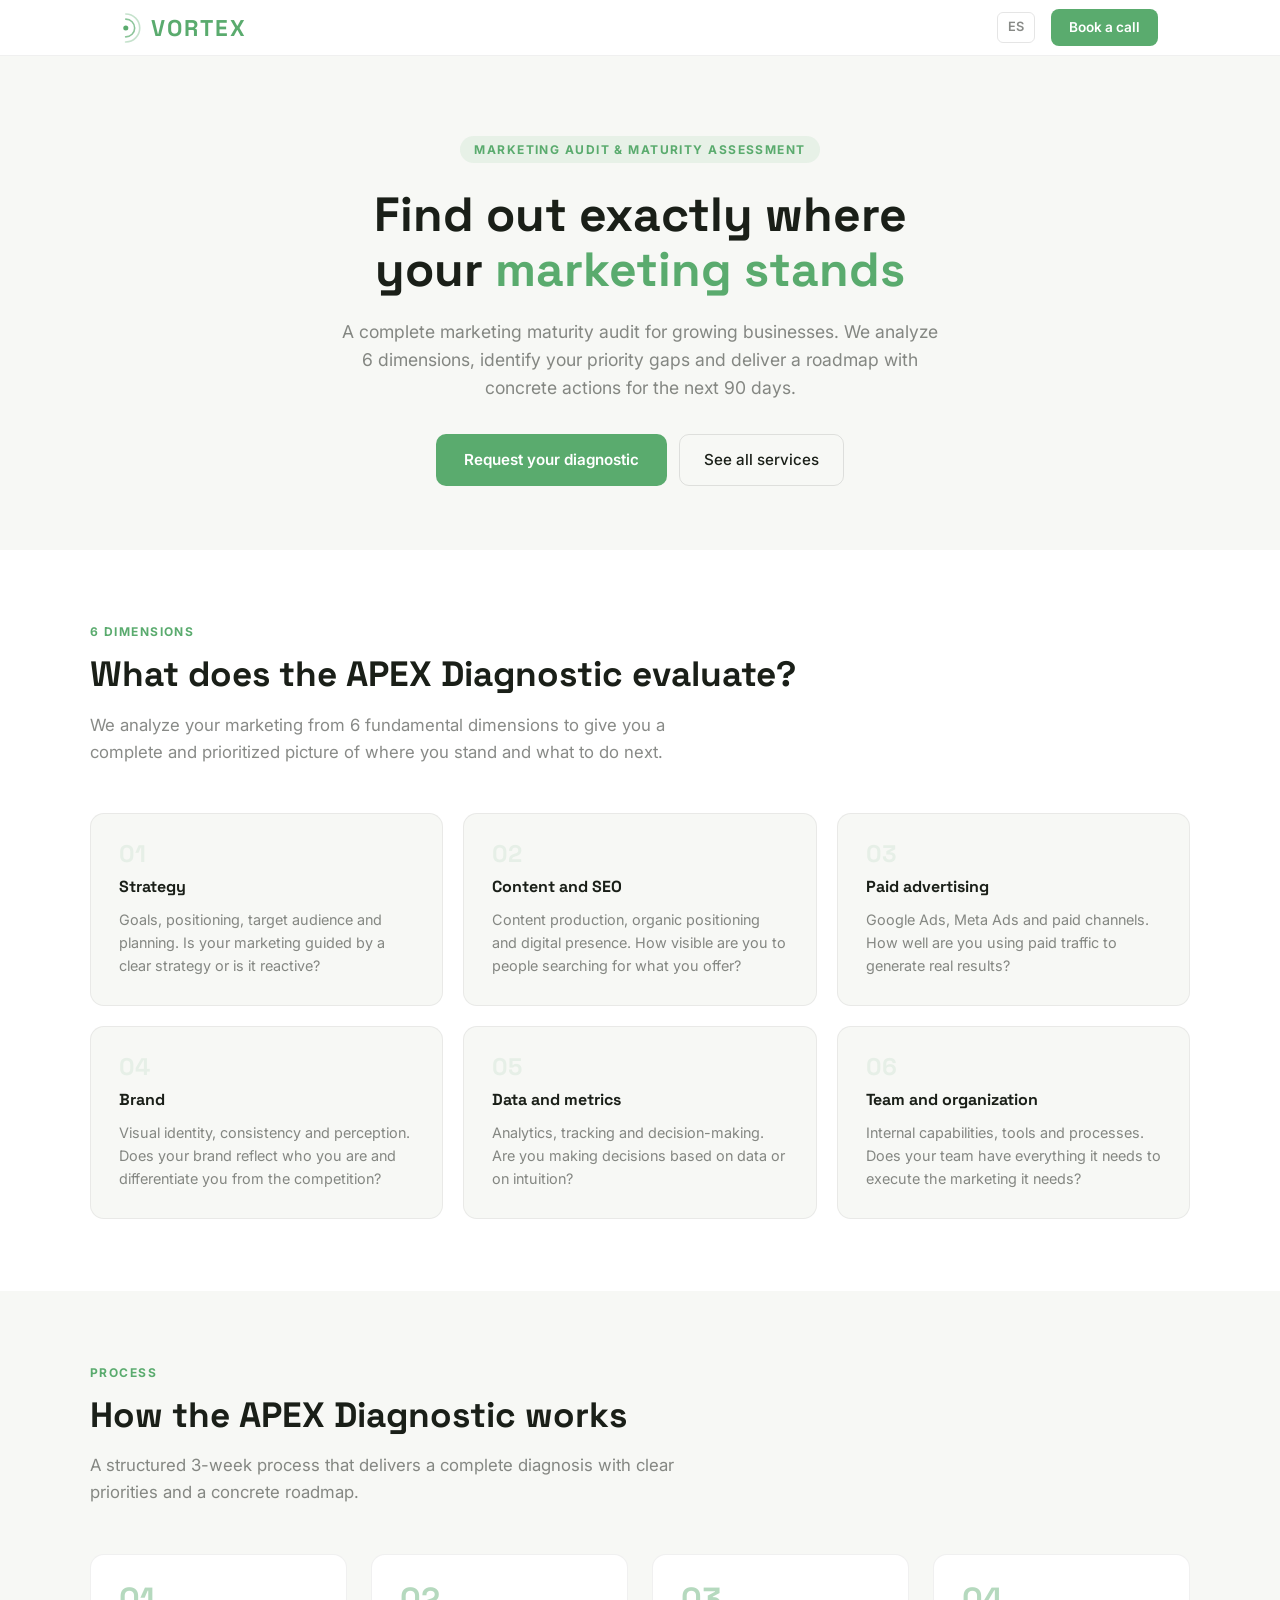
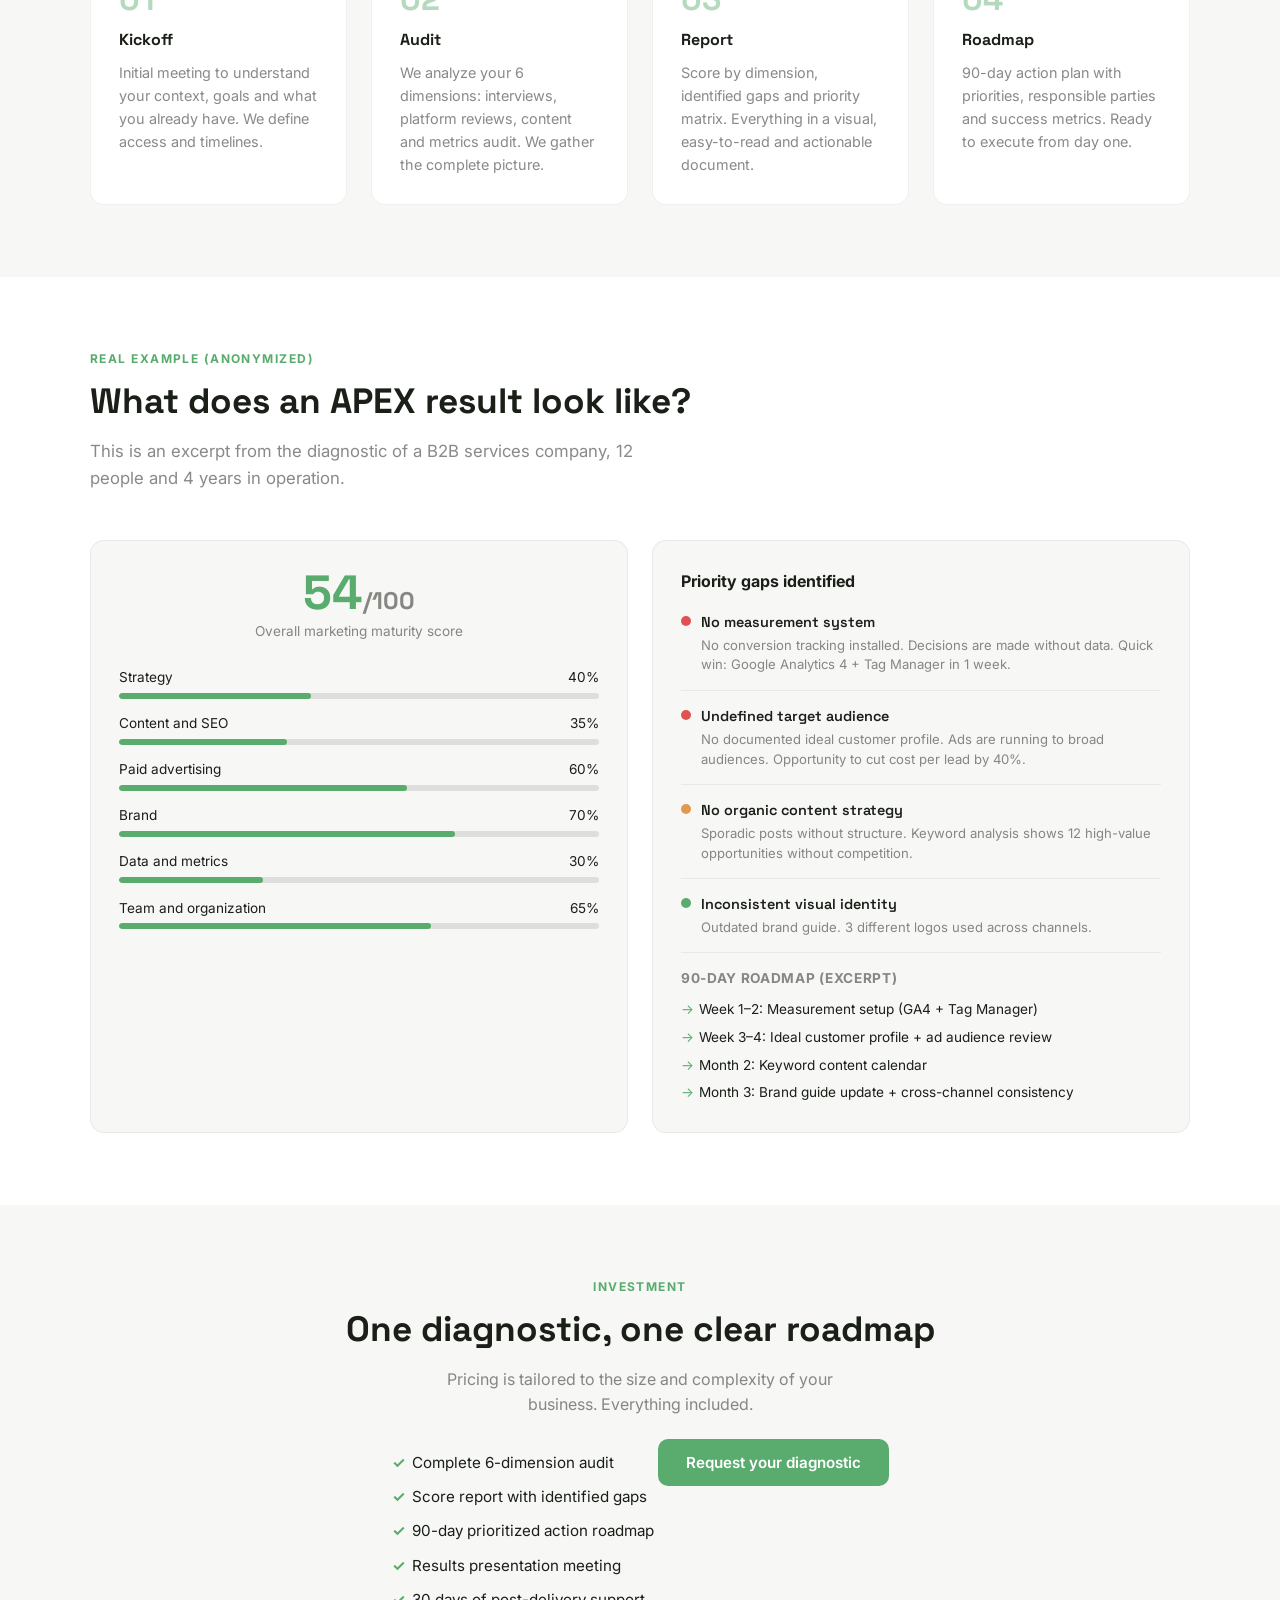
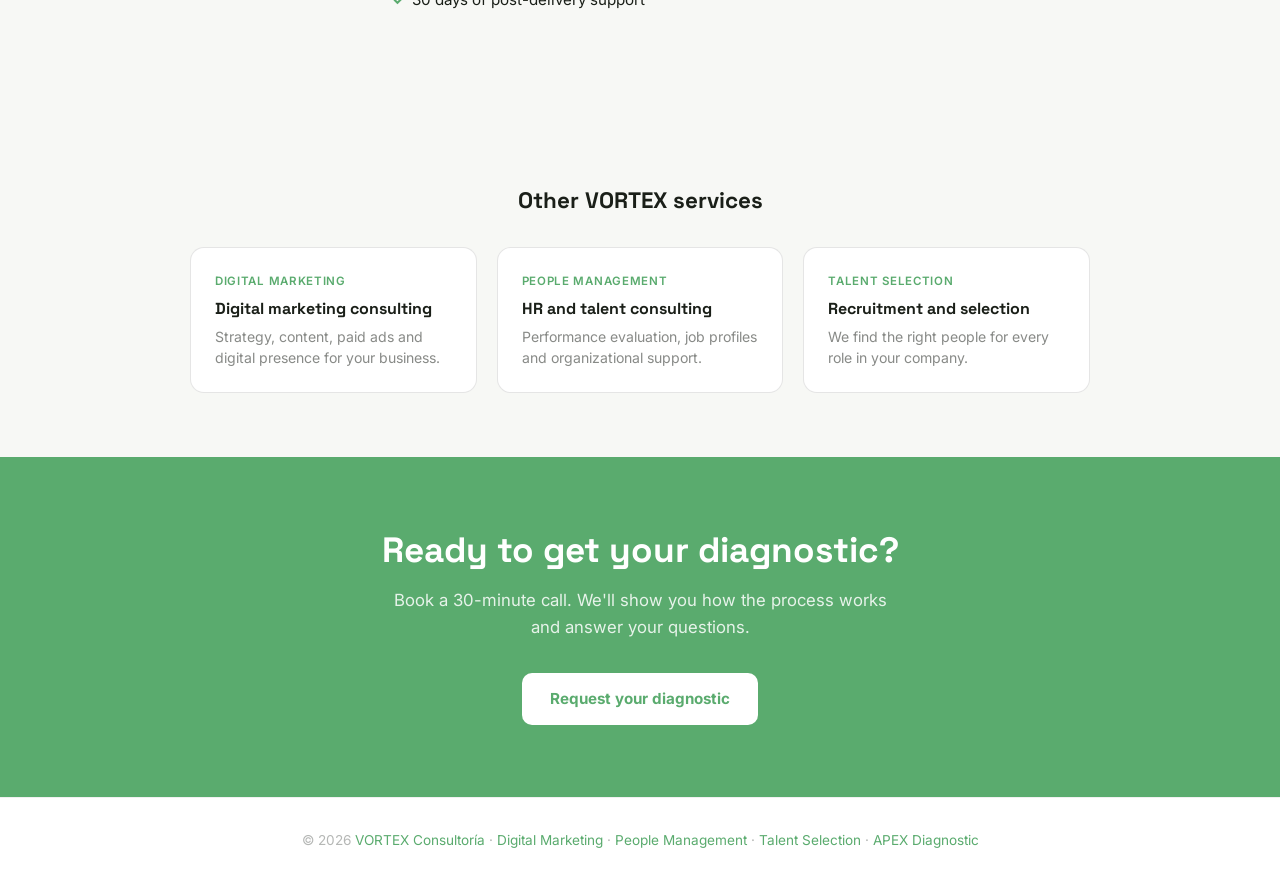
==== apex-diagnostic/index.html @ eca7aa03 "Improve step numbers visibility and fix APEX pricing display - Increase step number contrast on all " ====
<!DOCTYPE html>
<html lang="en">
<head>
  <meta charset="UTF-8">
  <meta name="viewport" content="width=device-width, initial-scale=1.0">
  <title>Marketing Audit & Maturity Assessment | APEX Diagnostic by VORTEX</title>
  <meta name="description" content="Marketing audit and maturity assessment for growing businesses. Identify your marketing gaps and get a prioritized 90-day action plan with APEX by VORTEX.">
  <meta name="robots" content="index, follow">
  <link rel="canonical" href="https://vortexcor.com/apex-diagnostic/">
  <link rel="alternate" hreflang="es-CL" href="https://vortexcor.com/diagnostico-apex/">
  <link rel="alternate" hreflang="en-US" href="https://vortexcor.com/apex-diagnostic/">
  <link rel="alternate" hreflang="x-default" href="https://vortexcor.com/apex-diagnostic/">
  <link rel="icon" type="image/svg+xml" href="data:image/svg+xml,%3Csvg xmlns='http://www.w3.org/2000/svg' viewBox='0 0 36 36'%3E%3Ccircle cx='18' cy='18' r='18' fill='%235aab6e'/%3E%3Ctext x='18' y='24' text-anchor='middle' font-family='Arial' font-weight='bold' font-size='16' fill='white'%3EV%3C/text%3E%3C/svg%3E">
  <meta property="og:type" content="website">
  <meta property="og:url" content="https://vortexcor.com/apex-diagnostic/">
  <meta property="og:title" content="Marketing Audit & Maturity Assessment | APEX by VORTEX">
  <meta property="og:description" content="Marketing audit and maturity assessment for growing businesses. Identify your gaps and get a prioritized 90-day action plan.">
  <meta property="og:image" content="https://vortexcor.com/og-image.png">
  <script type="application/ld+json">
  {
    "@context": "https://schema.org",
    "@type": "Service",
    "name": "APEX Marketing Diagnostic",
    "provider": {"@type": "Organization", "name": "VORTEX Consultoría", "url": "https://vortexcor.com"},
    "areaServed": "Worldwide",
    "description": "Marketing audit and maturity assessment for growing businesses. Identify your gaps and get a prioritized 90-day action plan.",
    "url": "https://vortexcor.com/apex-diagnostic/"
  }
  </script>
  <link rel="preconnect" href="https://fonts.googleapis.com">
  <link rel="preconnect" href="https://fonts.gstatic.com" crossorigin>
  <link href="https://fonts.googleapis.com/css2?family=Space+Grotesk:wght@400;500;600;700;800&family=Inter:wght@400;500;600&display=swap&font-display=swap" rel="stylesheet">
  <style>
    :root {
      --bg: #ffffff; --bg2: #f7f8f5; --bg3: #eef1ea;
      --border-light: rgba(0,0,0,0.06); --border: rgba(0,0,0,0.10);
      --accent: #5aab6e; --accent-dim: rgba(90,171,110,0.10); --accent-hi: #3d8c52;
      --text: #1a1f18; --text-muted: rgba(26,31,24,0.52); --text-dim: rgba(26,31,24,0.32);
      --radius: 14px; --max: 1100px;
      --high: #e05252; --med: #e09852;
    }
    *, *::before, *::after { box-sizing: border-box; margin: 0; padding: 0; }
    html { scroll-behavior: smooth; font-size: 16px; }
    body { background: var(--bg); color: var(--text); font-family: 'Inter', sans-serif; line-height: 1.6; -webkit-font-smoothing: antialiased; }
    h1,h2,h3,h4 { font-family: 'Space Grotesk', sans-serif; }
    nav { position: sticky; top: 0; z-index: 100; height: 56px; background: rgba(255,255,255,0.92); backdrop-filter: blur(24px); border-bottom: 1px solid var(--border-light); }
    .nav-inner { display: flex; align-items: center; justify-content: space-between; max-width: var(--max); margin: 0 auto; padding: 0 2rem; height: 100%; }
    .nav-logo { text-decoration: none; display: flex; align-items: center; }
    .nav-right { display: flex; align-items: center; gap: 1rem; }
    .nav-cta { background: var(--accent); color: #fff; border: none; border-radius: 8px; padding: 8px 18px; font-size: 0.85rem; font-weight: 600; cursor: pointer; text-decoration: none; font-family: inherit; }
    .nav-cta:hover { background: var(--accent-hi); }
    .lang-switch { font-size: 0.8rem; font-weight: 600; color: var(--text-muted); text-decoration: none; border: 1px solid var(--border); border-radius: 6px; padding: 4px 10px; }
    .lang-switch:hover { border-color: var(--accent); color: var(--accent); }
    .hero { background: var(--bg2); padding: 80px 2rem 64px; text-align: center; }
    .hero-inner { max-width: var(--max); margin: 0 auto; }
    .eyebrow { display: inline-block; font-size: 0.75rem; font-weight: 700; letter-spacing: 0.12em; text-transform: uppercase; color: var(--accent); background: var(--accent-dim); padding: 4px 14px; border-radius: 20px; margin-bottom: 1.5rem; }
    h1 { font-size: clamp(2rem, 5vw, 3rem); font-weight: 800; line-height: 1.15; margin-bottom: 1.25rem; }
    h1 em { color: var(--accent); font-style: normal; }
    .hero-desc { font-size: 1.1rem; color: var(--text-muted); max-width: 600px; margin: 0 auto 2rem; }
    .hero-ctas { display: flex; gap: 12px; justify-content: center; flex-wrap: wrap; }
    .btn-primary { background: var(--accent); color: #fff; padding: 14px 28px; border-radius: 10px; font-weight: 600; font-size: 0.95rem; text-decoration: none; transition: background 0.15s; }
    .btn-primary:hover { background: var(--accent-hi); }
    .btn-ghost { background: transparent; color: var(--text); border: 1.5px solid var(--border); padding: 13px 24px; border-radius: 10px; font-weight: 500; font-size: 0.95rem; text-decoration: none; }
    .btn-ghost:hover { border-color: var(--accent); color: var(--accent); }
    section { padding: 72px 2rem; }
    .section-inner { max-width: var(--max); margin: 0 auto; }
    .section-eyebrow { font-size: 0.75rem; font-weight: 700; letter-spacing: 0.12em; text-transform: uppercase; color: var(--accent); margin-bottom: 0.75rem; }
    h2 { font-size: clamp(1.6rem, 3.5vw, 2.2rem); font-weight: 800; line-height: 1.2; margin-bottom: 1rem; }
    .section-sub { font-size: 1.05rem; color: var(--text-muted); max-width: 600px; margin-bottom: 3rem; }
    .dims-grid { display: grid; grid-template-columns: repeat(auto-fit, minmax(280px, 1fr)); gap: 1.25rem; }
    .dim-card { background: var(--bg2); border-radius: var(--radius); padding: 1.75rem; border: 1px solid var(--border-light); }
    .dim-num { font-family: 'Space Grotesk', sans-serif; font-size: 1.5rem; font-weight: 800; color: var(--accent-dim); line-height: 1; margin-bottom: 0.5rem; }
    .dim-card h3 { font-size: 1rem; font-weight: 700; margin-bottom: 0.5rem; }
    .dim-card p { font-size: 0.9rem; color: var(--text-muted); }
    .process { background: var(--bg2); }
    .steps { display: grid; grid-template-columns: repeat(auto-fit, minmax(220px, 1fr)); gap: 1.5rem; }
    .step { background: var(--bg); border-radius: var(--radius); padding: 1.75rem; border: 1px solid var(--border-light); }
    .step-num { font-family: 'Space Grotesk', sans-serif; font-size: 2rem; font-weight: 800; color: rgba(90,171,110,0.45); line-height: 1; margin-bottom: 0.75rem; }
    .step h3 { font-size: 1rem; font-weight: 700; margin-bottom: 0.5rem; }
    .step p { font-size: 0.9rem; color: var(--text-muted); }
    .price-section { text-align: center; padding: 72px 2rem; background: var(--bg2); }
    .price-main { font-family: 'Space Grotesk', sans-serif; font-size: 3rem; font-weight: 800; color: var(--accent); margin: 1rem 0 0.5rem; }
    .price-desc { font-size: 1rem; color: var(--text-muted); margin-bottom: 2rem; max-width: 400px; margin-left: auto; margin-right: auto; }
    .price-includes { list-style: none; display: inline-flex; flex-direction: column; gap: 10px; text-align: left; margin-bottom: 2.5rem; }
    .price-includes li { font-size: 0.95rem; padding-left: 1.25rem; position: relative; }
    .price-includes li::before { content: '✓'; position: absolute; left: 0; color: var(--accent); font-weight: 700; }
    /* APEX example section */
    .apex-example { background: var(--bg); }
    .apex-example-grid { display: grid; grid-template-columns: 1fr 1fr; gap: 1.5rem; margin-top: 2rem; }
    @media (max-width: 700px) { .apex-example-grid { grid-template-columns: 1fr; } }
    .apex-score-card, .apex-gaps-card { background: var(--bg2); border-radius: var(--radius); padding: 1.75rem; border: 1px solid var(--border-light); }
    .apex-score-global { text-align: center; margin-bottom: 1.5rem; }
    .apex-score-num { font-family: 'Space Grotesk', sans-serif; font-size: 3rem; font-weight: 800; color: var(--accent); line-height: 1; }
    .apex-score-label { font-size: 0.85rem; color: var(--text-muted); margin-top: 4px; }
    .apex-dim { margin-bottom: 0.9rem; }
    .apex-dim-label { display: flex; justify-content: space-between; font-size: 0.85rem; margin-bottom: 4px; }
    .apex-dim-bar { height: 6px; background: var(--border); border-radius: 99px; overflow: hidden; }
    .apex-dim-fill { height: 100%; border-radius: 99px; background: var(--accent); }
    .apex-gaps-title { font-size: 1rem; font-weight: 700; margin-bottom: 1rem; }
    .apex-gap { display: flex; align-items: flex-start; gap: 10px; margin-bottom: 0.9rem; padding-bottom: 0.9rem; border-bottom: 1px solid var(--border-light); }
    .apex-gap:last-of-type { border-bottom: none; margin-bottom: 1.25rem; }
    .apex-gap-dot { width: 10px; height: 10px; border-radius: 50%; flex-shrink: 0; margin-top: 5px; }
    .apex-gap-dot.high { background: var(--high); }
    .apex-gap-dot.med { background: var(--med); }
    .apex-gap-dot.low { background: var(--accent); }
    .apex-gap-text h4 { font-size: 0.9rem; font-weight: 600; margin-bottom: 2px; }
    .apex-gap-text p { font-size: 0.82rem; color: var(--text-muted); line-height: 1.5; }
    .apex-roadmap-title { font-size: 0.85rem; font-weight: 700; margin-bottom: 0.6rem; color: var(--text-muted); letter-spacing: 0.05em; }
    .apex-roadmap-list { list-style: none; display: flex; flex-direction: column; gap: 6px; }
    .apex-roadmap-list li { font-size: 0.85rem; padding-left: 1.1rem; position: relative; }
    .apex-roadmap-list li::before { content: '→'; position: absolute; left: 0; color: var(--accent); }
    .cta-section { background: var(--accent); color: #fff; text-align: center; padding: 72px 2rem; }
    .cta-section h2 { color: #fff; margin-bottom: 1rem; }
    .cta-section p { color: rgba(255,255,255,0.85); margin-bottom: 2rem; font-size: 1.05rem; max-width: 500px; margin-left: auto; margin-right: auto; }
    .btn-white { background: #fff; color: var(--accent); padding: 14px 28px; border-radius: 10px; font-weight: 700; font-size: 0.95rem; text-decoration: none; display: inline-block; }
    .btn-white:hover { opacity: 0.9; }
    .related-services { background: var(--bg2); padding: 64px 2rem; }
    .related-services h2 { text-align: center; font-size: 1.4rem; margin-bottom: 2rem; }
    .related-grid { display: grid; grid-template-columns: repeat(auto-fit, minmax(220px, 1fr)); gap: 1.25rem; max-width: 900px; margin: 0 auto; }
    .related-card { background: var(--bg); border: 1px solid var(--border); border-radius: var(--radius); padding: 1.5rem; text-decoration: none; color: var(--text); transition: box-shadow 0.2s, border-color 0.2s; }
    .related-card:hover { box-shadow: 0 4px 16px rgba(0,0,0,0.08); border-color: var(--accent); }
    .related-card-label { font-size: 0.72rem; font-weight: 600; color: var(--accent); letter-spacing: 0.06em; text-transform: uppercase; margin-bottom: 0.5rem; }
    .related-card h3 { font-size: 1rem; font-weight: 700; margin-bottom: 0.4rem; line-height: 1.3; }
    .related-card p { font-size: 0.88rem; color: var(--text-muted); line-height: 1.5; }
    footer { padding: 32px 2rem; border-top: 1px solid var(--border-light); text-align: center; }
    footer p { font-size: 0.85rem; color: var(--text-dim); }
    footer a { color: var(--accent); text-decoration: none; }
    .price-clp { font-size: 0.65rem; font-weight: 500; color: var(--text-muted); letter-spacing: 0.03em; margin-left: 2px; vertical-align: super; line-height: 1; }
    @media (max-width: 640px) { .hero { padding: 56px 1.25rem 48px; } section { padding: 56px 1.25rem; } .price-section { padding: 56px 1.25rem; } }
  </style>
</head>
<body>

<nav>
  <div class="nav-inner">
    <a href="/" class="nav-logo" aria-label="Back to home">
      <svg viewBox="0 0 200 60" height="38" fill="none" xmlns="http://www.w3.org/2000/svg">
        <g transform="translate(6,30) rotate(-90 0 0)">
          <circle cx="0" cy="0" r="22" stroke="#5aab6e" stroke-width="2.5" fill="none" opacity="0.35" stroke-dasharray="69.1 69.1" stroke-linecap="round"/>
          <circle cx="0" cy="0" r="14" stroke="#5aab6e" stroke-width="2.5" fill="none" opacity="0.7" stroke-dasharray="44 44" stroke-linecap="round"/>
          <circle cx="0" cy="0" r="4" fill="#5aab6e"/>
        </g>
        <text x="46" y="42" font-family="'Space Grotesk',Arial,sans-serif" font-weight="800" font-size="36" letter-spacing="3" fill="#5aab6e">VORTEX</text>
      </svg>
    </a>
    <div class="nav-right">
      <a href="/diagnostico-apex/" class="lang-switch">ES</a>
      <a href="https://calendly.com/vortexcor/consulta" class="nav-cta" target="_blank" rel="noopener">Book a call</a>
    </div>
  </div>
</nav>

<section class="hero">
  <div class="hero-inner">
    <div class="eyebrow">Marketing Audit & Maturity Assessment</div>
    <h1>Find out exactly where<br>your <em>marketing stands</em></h1>
    <p class="hero-desc">A complete marketing maturity audit for growing businesses. We analyze 6 dimensions, identify your priority gaps and deliver a roadmap with concrete actions for the next 90 days.</p>
    <div class="hero-ctas">
      <a href="https://calendly.com/vortexcor/consulta" class="btn-primary" target="_blank" rel="noopener">Request your diagnostic</a>
      <a href="/" class="btn-ghost">See all services</a>
    </div>
  </div>
</section>

<section>
  <div class="section-inner">
    <div class="section-eyebrow">6 Dimensions</div>
    <h2>What does the APEX Diagnostic evaluate?</h2>
    <p class="section-sub">We analyze your marketing from 6 fundamental dimensions to give you a complete and prioritized picture of where you stand and what to do next.</p>
    <div class="dims-grid">
      <div class="dim-card"><div class="dim-num">01</div><h3>Strategy</h3><p>Goals, positioning, target audience and planning. Is your marketing guided by a clear strategy or is it reactive?</p></div>
      <div class="dim-card"><div class="dim-num">02</div><h3>Content and SEO</h3><p>Content production, organic positioning and digital presence. How visible are you to people searching for what you offer?</p></div>
      <div class="dim-card"><div class="dim-num">03</div><h3>Paid advertising</h3><p>Google Ads, Meta Ads and paid channels. How well are you using paid traffic to generate real results?</p></div>
      <div class="dim-card"><div class="dim-num">04</div><h3>Brand</h3><p>Visual identity, consistency and perception. Does your brand reflect who you are and differentiate you from the competition?</p></div>
      <div class="dim-card"><div class="dim-num">05</div><h3>Data and metrics</h3><p>Analytics, tracking and decision-making. Are you making decisions based on data or on intuition?</p></div>
      <div class="dim-card"><div class="dim-num">06</div><h3>Team and organization</h3><p>Internal capabilities, tools and processes. Does your team have everything it needs to execute the marketing it needs?</p></div>
    </div>
  </div>
</section>

<section class="process">
  <div class="section-inner">
    <div class="section-eyebrow">Process</div>
    <h2>How the APEX Diagnostic works</h2>
    <p class="section-sub">A structured 3-week process that delivers a complete diagnosis with clear priorities and a concrete roadmap.</p>
    <div class="steps">
      <div class="step"><div class="step-num">01</div><h3>Kickoff</h3><p>Initial meeting to understand your context, goals and what you already have. We define access and timelines.</p></div>
      <div class="step"><div class="step-num">02</div><h3>Audit</h3><p>We analyze your 6 dimensions: interviews, platform reviews, content and metrics audit. We gather the complete picture.</p></div>
      <div class="step"><div class="step-num">03</div><h3>Report</h3><p>Score by dimension, identified gaps and priority matrix. Everything in a visual, easy-to-read and actionable document.</p></div>
      <div class="step"><div class="step-num">04</div><h3>Roadmap</h3><p>90-day action plan with priorities, responsible parties and success metrics. Ready to execute from day one.</p></div>
    </div>
  </div>
</section>

<section class="apex-example">
  <div class="section-inner">
    <div class="section-eyebrow">Real example (anonymized)</div>
    <h2>What does an APEX result look like?</h2>
    <p class="section-sub">This is an excerpt from the diagnostic of a B2B services company, 12 people and 4 years in operation.</p>
    <div class="apex-example-grid">
      <div class="apex-score-card">
        <div class="apex-score-global">
          <div class="apex-score-num">54<span style="font-size:1.5rem;color:var(--text-muted)">/100</span></div>
          <div class="apex-score-label">Overall marketing maturity score</div>
        </div>
        <div class="apex-dim">
          <div class="apex-dim-label"><span>Strategy</span><span>40%</span></div>
          <div class="apex-dim-bar"><div class="apex-dim-fill" style="width:40%"></div></div>
        </div>
        <div class="apex-dim">
          <div class="apex-dim-label"><span>Content and SEO</span><span>35%</span></div>
          <div class="apex-dim-bar"><div class="apex-dim-fill" style="width:35%"></div></div>
        </div>
        <div class="apex-dim">
          <div class="apex-dim-label"><span>Paid advertising</span><span>60%</span></div>
          <div class="apex-dim-bar"><div class="apex-dim-fill" style="width:60%"></div></div>
        </div>
        <div class="apex-dim">
          <div class="apex-dim-label"><span>Brand</span><span>70%</span></div>
          <div class="apex-dim-bar"><div class="apex-dim-fill" style="width:70%"></div></div>
        </div>
        <div class="apex-dim">
          <div class="apex-dim-label"><span>Data and metrics</span><span>30%</span></div>
          <div class="apex-dim-bar"><div class="apex-dim-fill" style="width:30%"></div></div>
        </div>
        <div class="apex-dim">
          <div class="apex-dim-label"><span>Team and organization</span><span>65%</span></div>
          <div class="apex-dim-bar"><div class="apex-dim-fill" style="width:65%"></div></div>
        </div>
      </div>
      <div class="apex-gaps-card">
        <div class="apex-gaps-title">Priority gaps identified</div>
        <div class="apex-gap">
          <div class="apex-gap-dot high"></div>
          <div class="apex-gap-text"><h4>No measurement system</h4><p>No conversion tracking installed. Decisions are made without data. Quick win: Google Analytics 4 + Tag Manager in 1 week.</p></div>
        </div>
        <div class="apex-gap">
          <div class="apex-gap-dot high"></div>
          <div class="apex-gap-text"><h4>Undefined target audience</h4><p>No documented ideal customer profile. Ads are running to broad audiences. Opportunity to cut cost per lead by 40%.</p></div>
        </div>
        <div class="apex-gap">
          <div class="apex-gap-dot med"></div>
          <div class="apex-gap-text"><h4>No organic content strategy</h4><p>Sporadic posts without structure. Keyword analysis shows 12 high-value opportunities without competition.</p></div>
        </div>
        <div class="apex-gap">
          <div class="apex-gap-dot low"></div>
          <div class="apex-gap-text"><h4>Inconsistent visual identity</h4><p>Outdated brand guide. 3 different logos used across channels.</p></div>
        </div>
        <div class="apex-roadmap-title">90-DAY ROADMAP (EXCERPT)</div>
        <ul class="apex-roadmap-list">
          <li>Week 1–2: Measurement setup (GA4 + Tag Manager)</li>
          <li>Week 3–4: Ideal customer profile + ad audience review</li>
          <li>Month 2: Keyword content calendar</li>
          <li>Month 3: Brand guide update + cross-channel consistency</li>
        </ul>
      </div>
    </div>
  </div>
</section>

<section class="price-section">
  <div class="section-eyebrow">Investment</div>
  <h2>One diagnostic, one clear roadmap</h2>
  <div class="price-desc">Pricing is tailored to the size and complexity of your business. Everything included.</div>
  <ul class="price-includes">
    <li>Complete 6-dimension audit</li>
    <li>Score report with identified gaps</li>
    <li>90-day prioritized action roadmap</li>
    <li>Results presentation meeting</li>
    <li>30 days of post-delivery support</li>
  </ul>
  <a href="https://calendly.com/vortexcor/consulta" class="btn-primary" target="_blank" rel="noopener">Request your diagnostic</a>
</section>

<section class="related-services">
  <h2>Other VORTEX services</h2>
  <div class="related-grid">
    <a href="/digital-marketing/" class="related-card">
      <div class="related-card-label">Digital Marketing</div>
      <h3>Digital marketing consulting</h3>
      <p>Strategy, content, paid ads and digital presence for your business.</p>
    </a>
    <a href="/people-management/" class="related-card">
      <div class="related-card-label">People Management</div>
      <h3>HR and talent consulting</h3>
      <p>Performance evaluation, job profiles and organizational support.</p>
    </a>
    <a href="/talent-selection/" class="related-card">
      <div class="related-card-label">Talent Selection</div>
      <h3>Recruitment and selection</h3>
      <p>We find the right people for every role in your company.</p>
    </a>
  </div>
</section>

<section class="cta-section">
  <h2>Ready to get your diagnostic?</h2>
  <p>Book a 30-minute call. We'll show you how the process works and answer your questions.</p>
  <a href="https://calendly.com/vortexcor/consulta" class="btn-white" target="_blank" rel="noopener">Request your diagnostic</a>
</section>

<footer>
  <p>© 2026 <a href="/">VORTEX Consultoría</a> · <a href="/digital-marketing/">Digital Marketing</a> · <a href="/people-management/">People Management</a> · <a href="/talent-selection/">Talent Selection</a> · <a href="/apex-diagnostic/">APEX Diagnostic</a></p>
</footer>

</body>
</html>
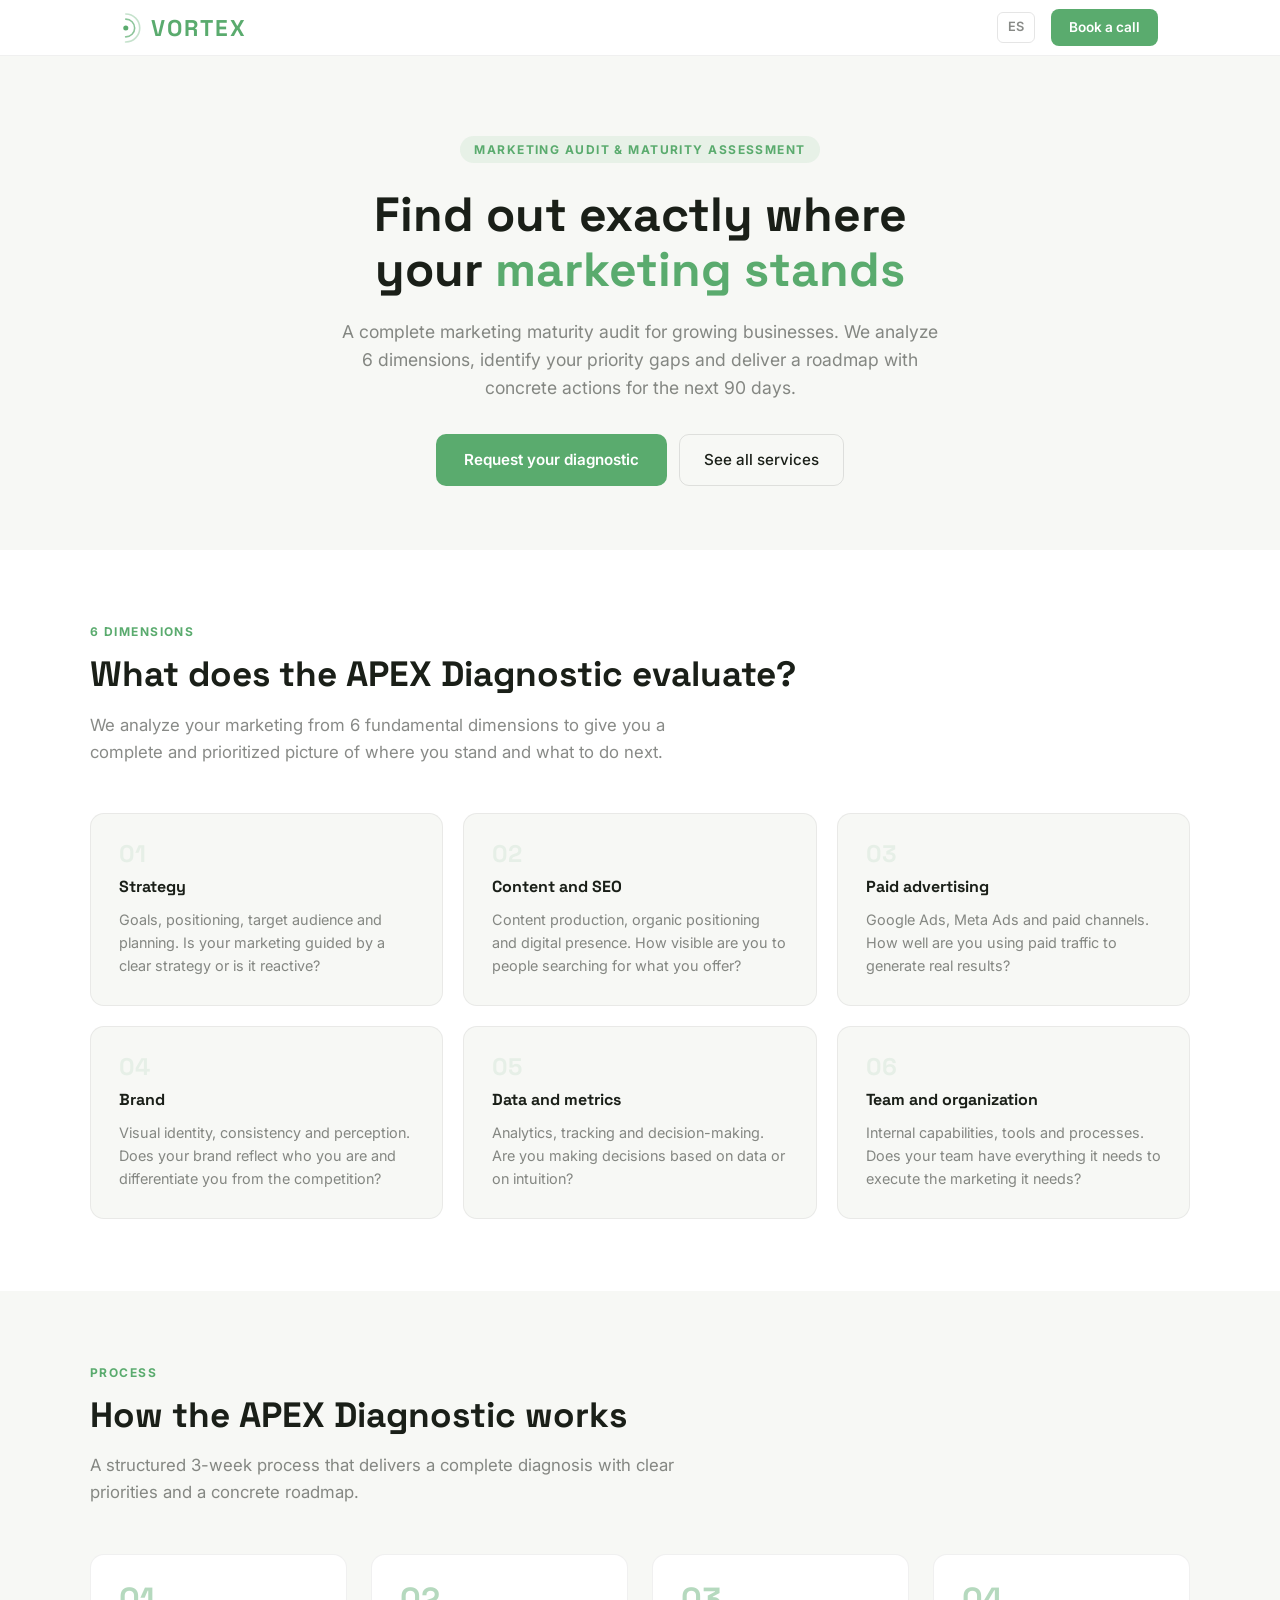
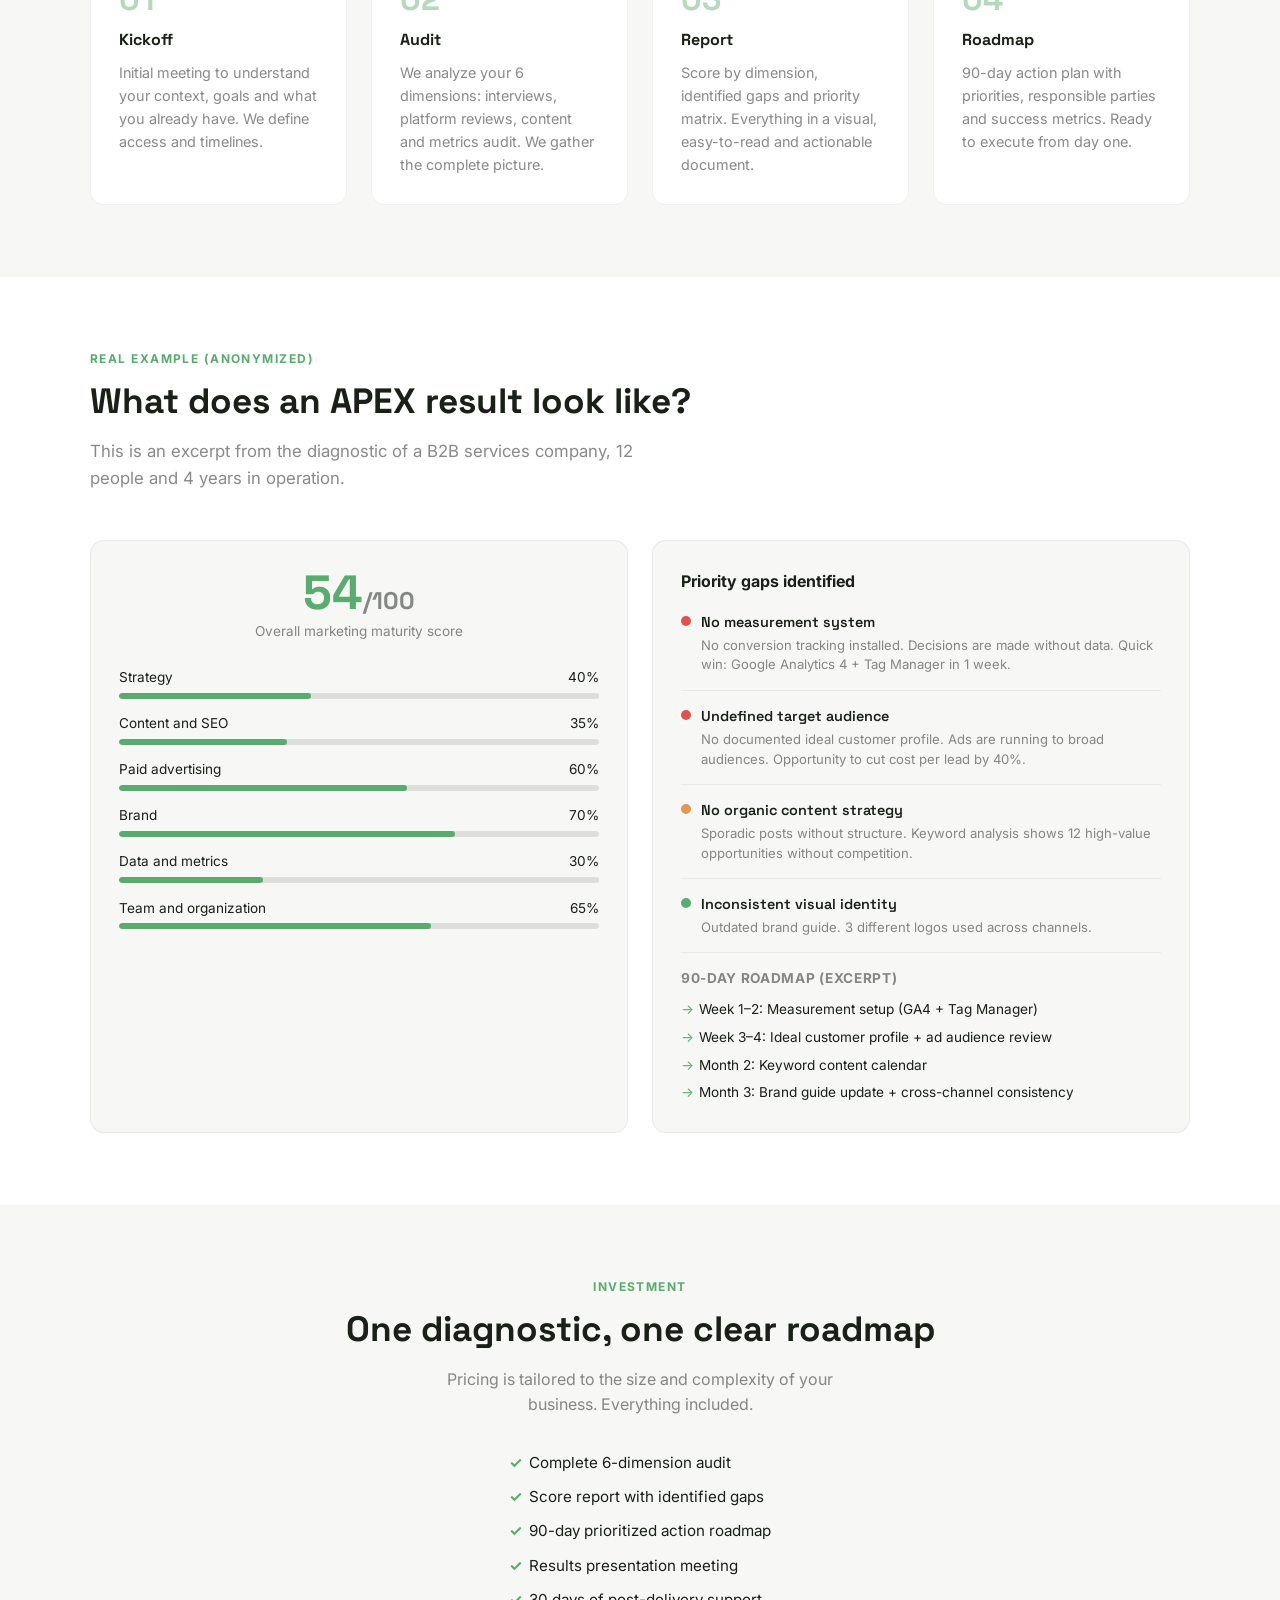
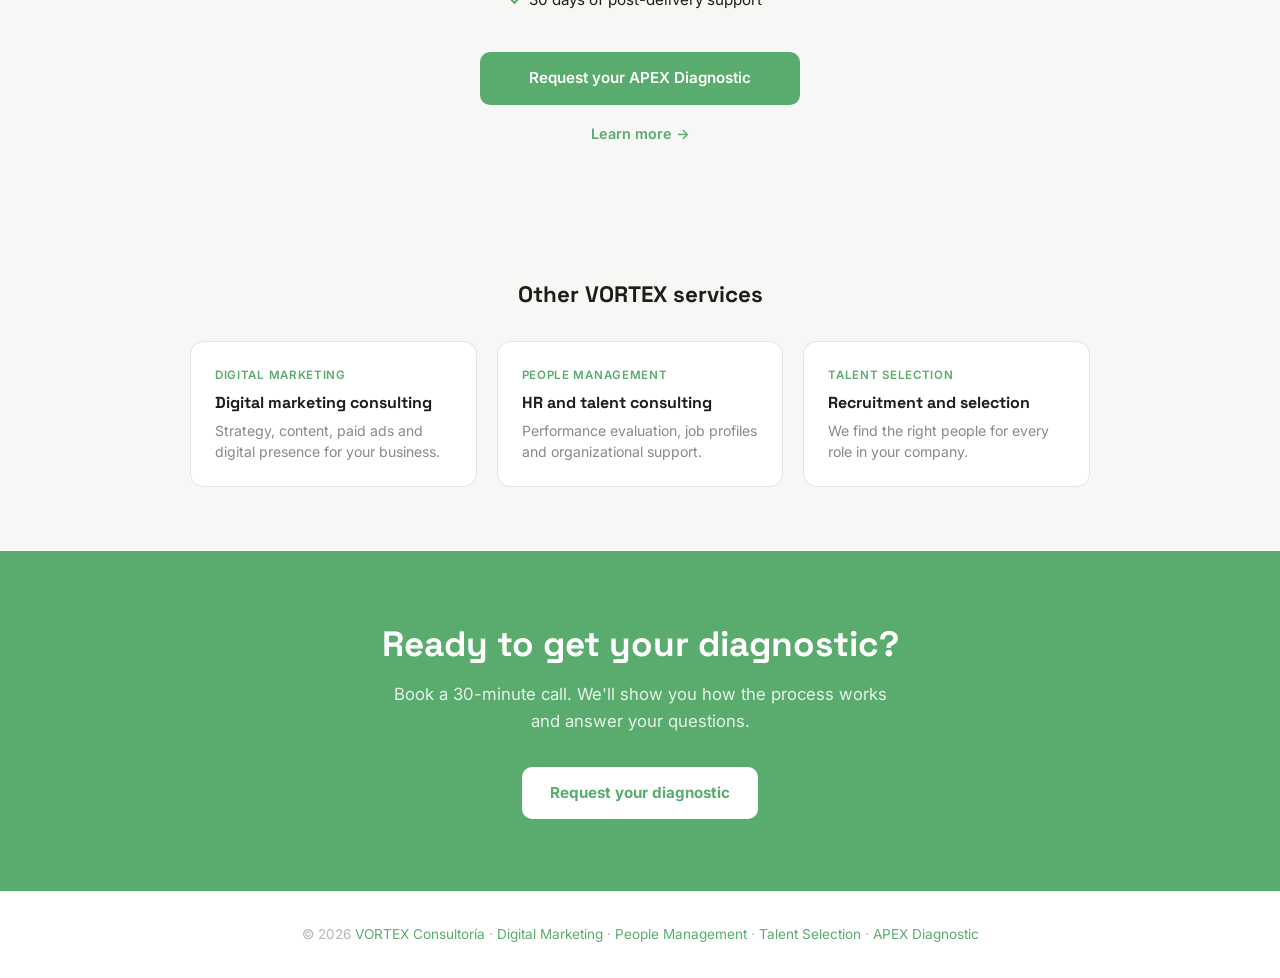
==== commit bff5f833: "Add plan-actions + checkout modal to all subpages (ES/EN), update Conocer más links - seleccion-de-t" ====
--- a/apex-diagnostic/index.html
+++ b/apex-diagnostic/index.html
@@ -126,6 +126,8 @@
     footer p { font-size: 0.85rem; color: var(--text-dim); }
     footer a { color: var(--accent); text-decoration: none; }
     .price-clp { font-size: 0.65rem; font-weight: 500; color: var(--text-muted); letter-spacing: 0.03em; margin-left: 2px; vertical-align: super; line-height: 1; }
+    .btn-full { display: block; text-align: center; background: var(--accent); color: #fff; padding: 14px; border-radius: 10px; font-weight: 600; font-size: 0.95rem; text-decoration: none; transition: background 0.15s; max-width: 320px; margin: 0 auto; }
+    .btn-full:hover { background: var(--accent-hi); }
     @media (max-width: 640px) { .hero { padding: 56px 1.25rem 48px; } section { padding: 56px 1.25rem; } .price-section { padding: 56px 1.25rem; } }
   </style>
 </head>
@@ -145,7 +147,7 @@
     </a>
     <div class="nav-right">
       <a href="/diagnostico-apex/" class="lang-switch">ES</a>
-      <a href="https://calendly.com/vortexcor/consulta" class="nav-cta" target="_blank" rel="noopener">Book a call</a>
+      <a href="https://calendly.com/vortexcor2026/30-min-reunion-consulta-apex-clone-clone" class="nav-cta" target="_blank" rel="noopener">Book a call</a>
     </div>
   </div>
 </nav>
@@ -156,7 +158,7 @@
     <h1>Find out exactly where<br>your <em>marketing stands</em></h1>
     <p class="hero-desc">A complete marketing maturity audit for growing businesses. We analyze 6 dimensions, identify your priority gaps and deliver a roadmap with concrete actions for the next 90 days.</p>
     <div class="hero-ctas">
-      <a href="https://calendly.com/vortexcor/consulta" class="btn-primary" target="_blank" rel="noopener">Request your diagnostic</a>
+      <a href="https://calendly.com/vortexcor2026/30-min-reunion-consulta-apex-clone-clone" class="btn-primary" target="_blank" rel="noopener">Request your diagnostic</a>
       <a href="/" class="btn-ghost">See all services</a>
     </div>
   </div>
@@ -269,7 +271,10 @@
     <li>Results presentation meeting</li>
     <li>30 days of post-delivery support</li>
   </ul>
-  <a href="https://calendly.com/vortexcor/consulta" class="btn-primary" target="_blank" rel="noopener">Request your diagnostic</a>
+  <a href="https://calendly.com/vortexcor2026/30-min-reunion-consulta-apex-clone-clone" class="btn-full" target="_blank" rel="noopener">Request your APEX Diagnostic</a>
+  <div style="text-align:center;margin-top:1rem;">
+    <a href="/apex-diagnostic/" style="font-size:0.9rem;color:var(--accent);font-weight:600;text-decoration:none;">Learn more →</a>
+  </div>
 </section>
 
 <section class="related-services">
@@ -296,7 +301,7 @@
 <section class="cta-section">
   <h2>Ready to get your diagnostic?</h2>
   <p>Book a 30-minute call. We'll show you how the process works and answer your questions.</p>
-  <a href="https://calendly.com/vortexcor/consulta" class="btn-white" target="_blank" rel="noopener">Request your diagnostic</a>
+  <a href="https://calendly.com/vortexcor2026/30-min-reunion-consulta-apex-clone-clone" class="btn-white" target="_blank" rel="noopener">Request your diagnostic</a>
 </section>
 
 <footer>
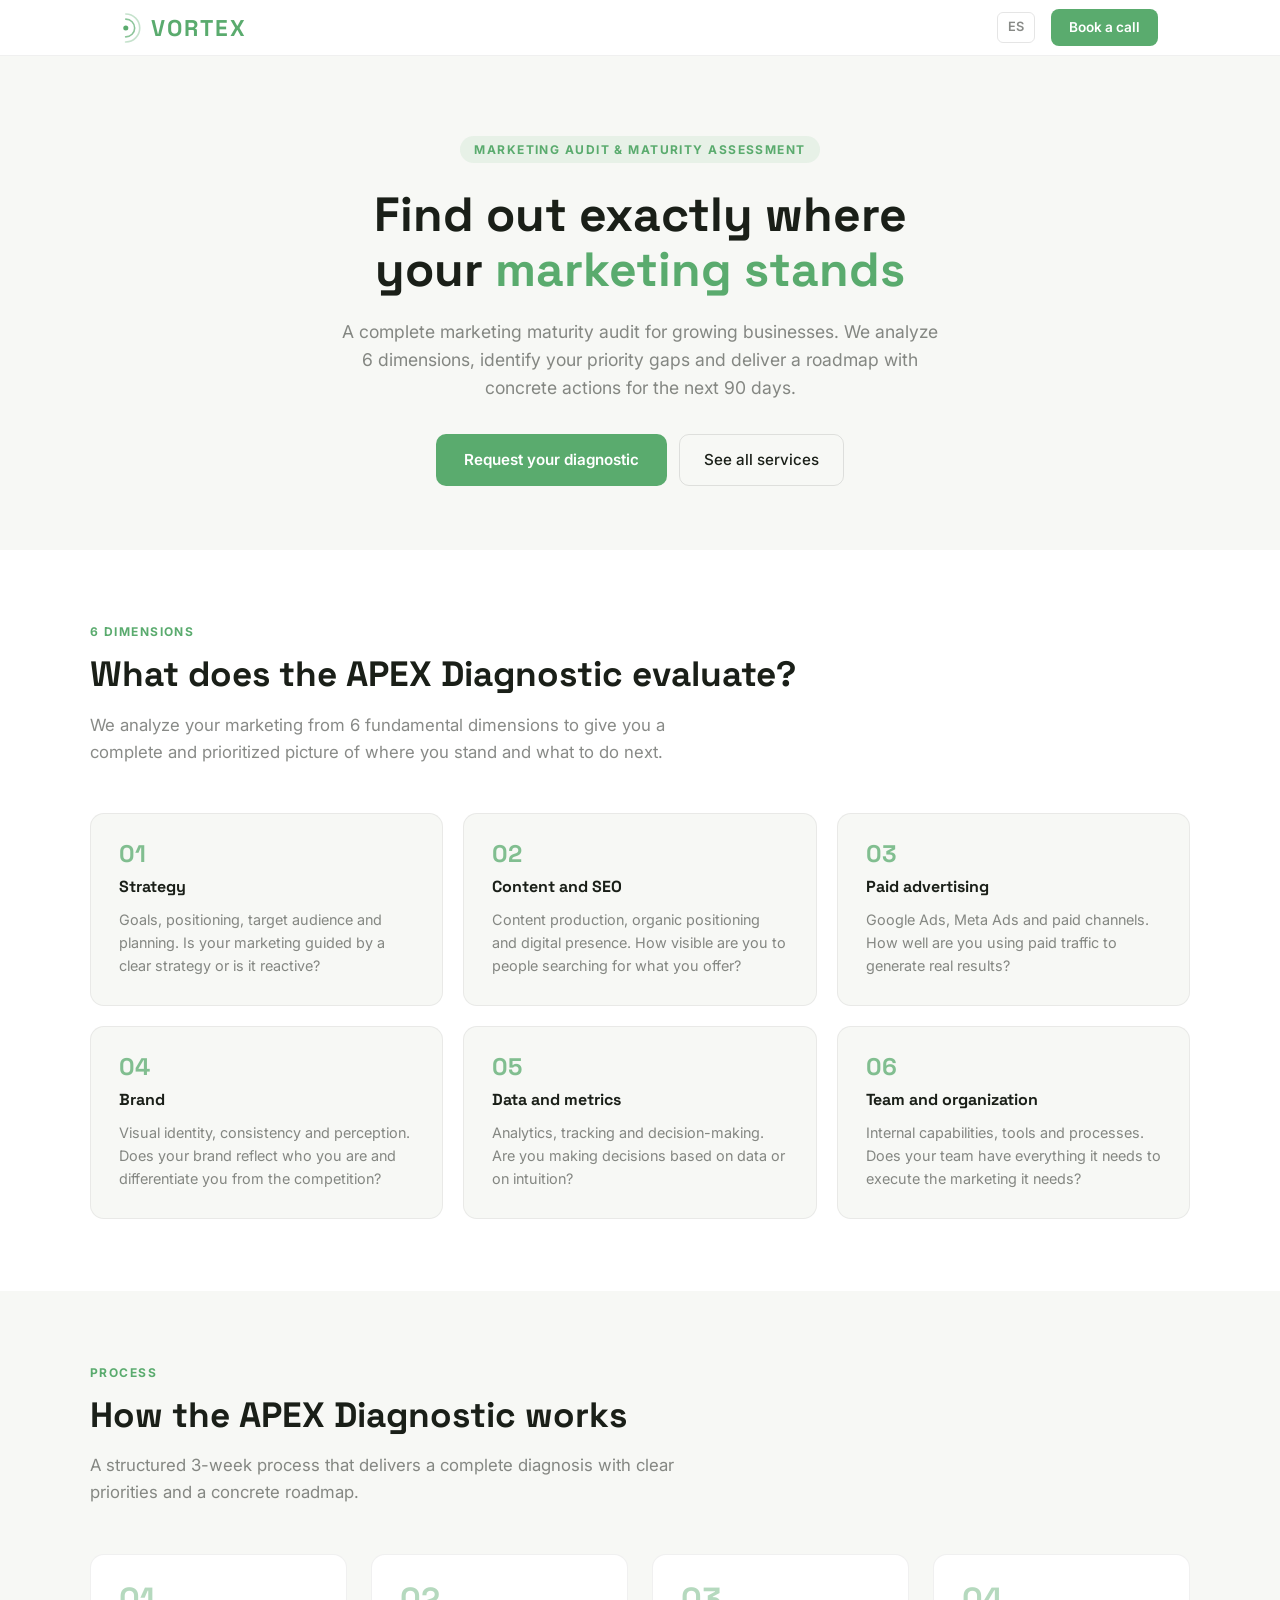
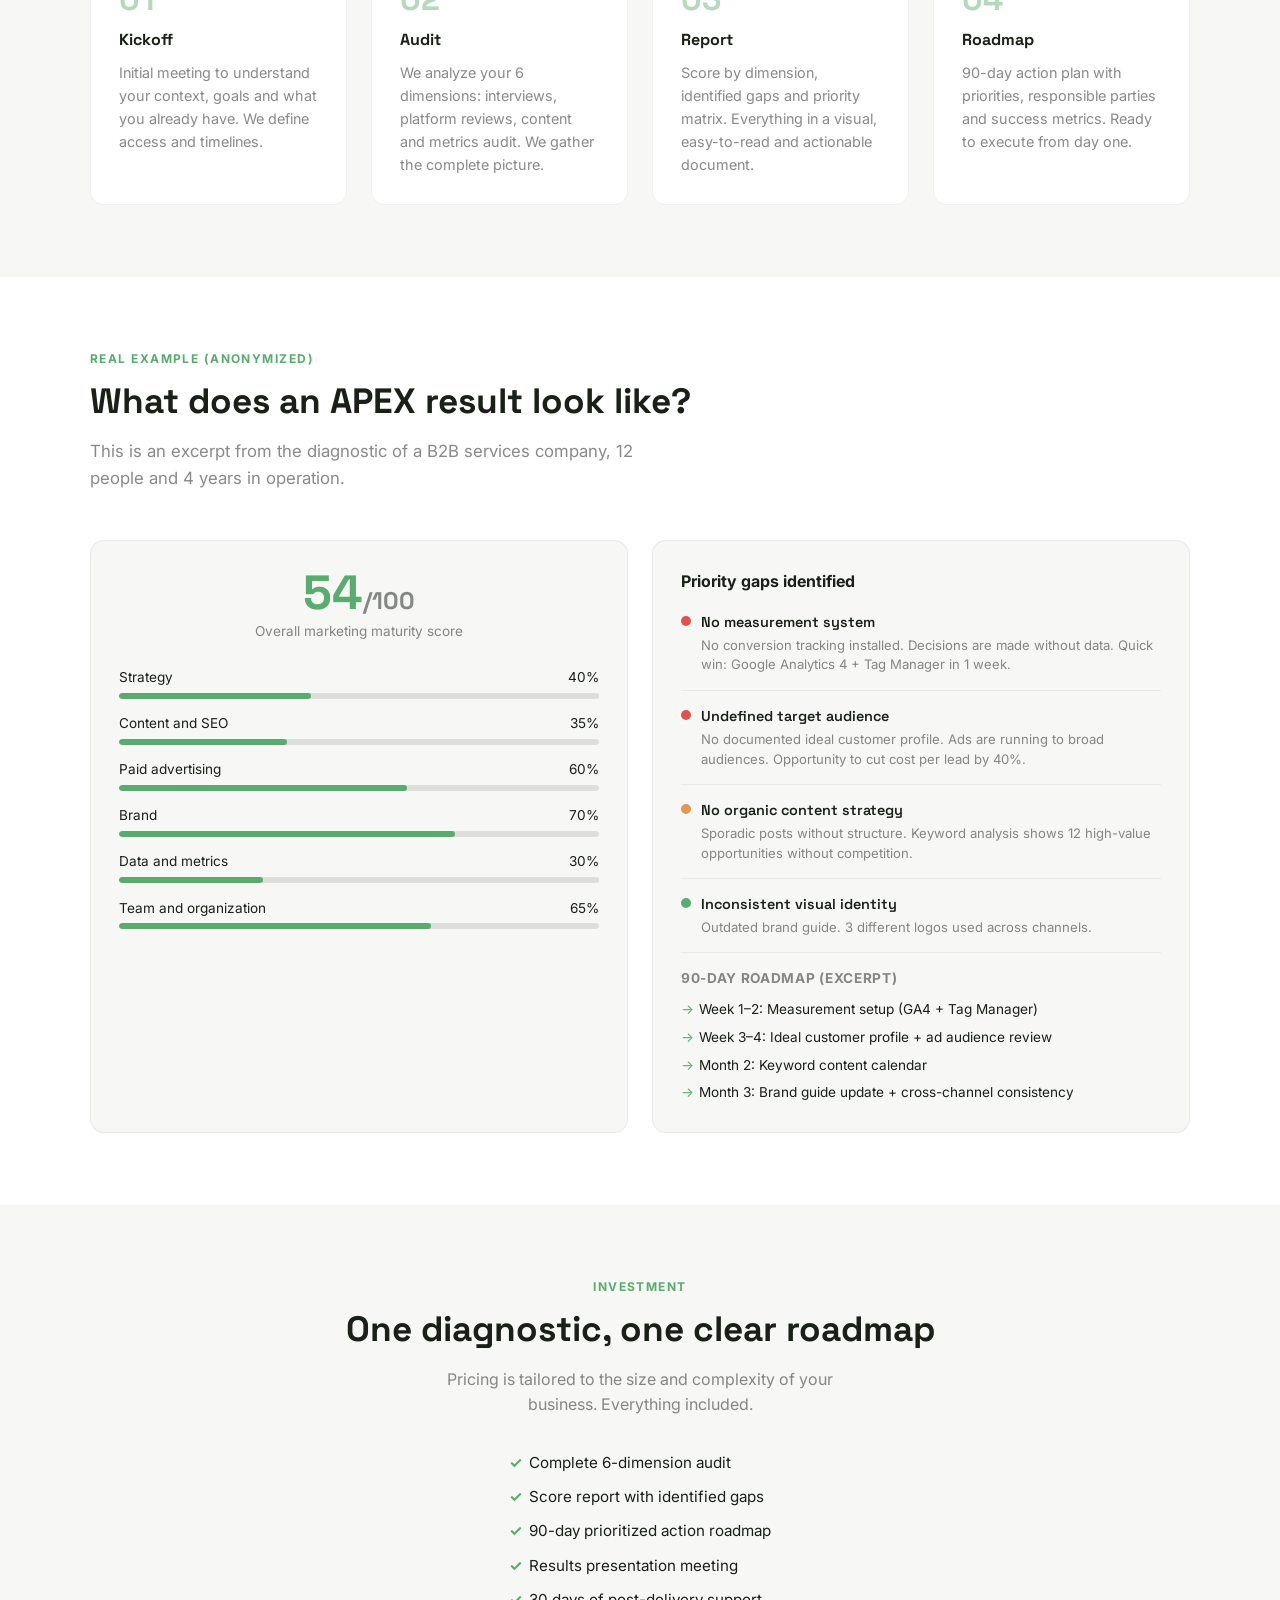
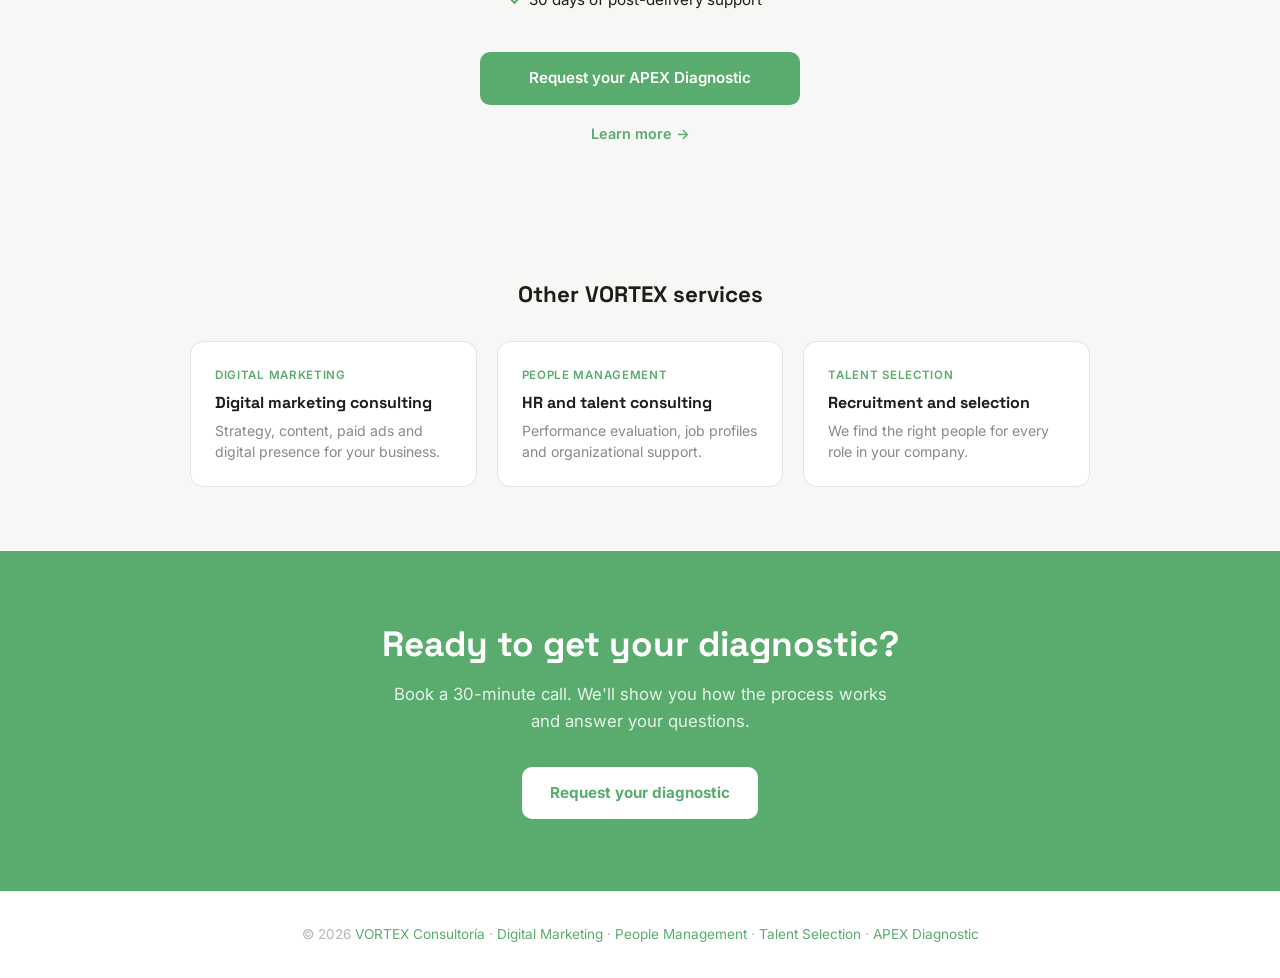
==== commit 7c92f5a7: "Fix dim-num opacity in apex-diagnostic EN — increase from 0.10 to 0.75 Co-Authored-By: Claude Sonnet" ====
--- a/apex-diagnostic/index.html
+++ b/apex-diagnostic/index.html
@@ -69,7 +69,7 @@
     .section-sub { font-size: 1.05rem; color: var(--text-muted); max-width: 600px; margin-bottom: 3rem; }
     .dims-grid { display: grid; grid-template-columns: repeat(auto-fit, minmax(280px, 1fr)); gap: 1.25rem; }
     .dim-card { background: var(--bg2); border-radius: var(--radius); padding: 1.75rem; border: 1px solid var(--border-light); }
-    .dim-num { font-family: 'Space Grotesk', sans-serif; font-size: 1.5rem; font-weight: 800; color: var(--accent-dim); line-height: 1; margin-bottom: 0.5rem; }
+    .dim-num { font-family: 'Space Grotesk', sans-serif; font-size: 1.5rem; font-weight: 800; color: rgba(90,171,110,0.75); line-height: 1; margin-bottom: 0.5rem; }
     .dim-card h3 { font-size: 1rem; font-weight: 700; margin-bottom: 0.5rem; }
     .dim-card p { font-size: 0.9rem; color: var(--text-muted); }
     .process { background: var(--bg2); }
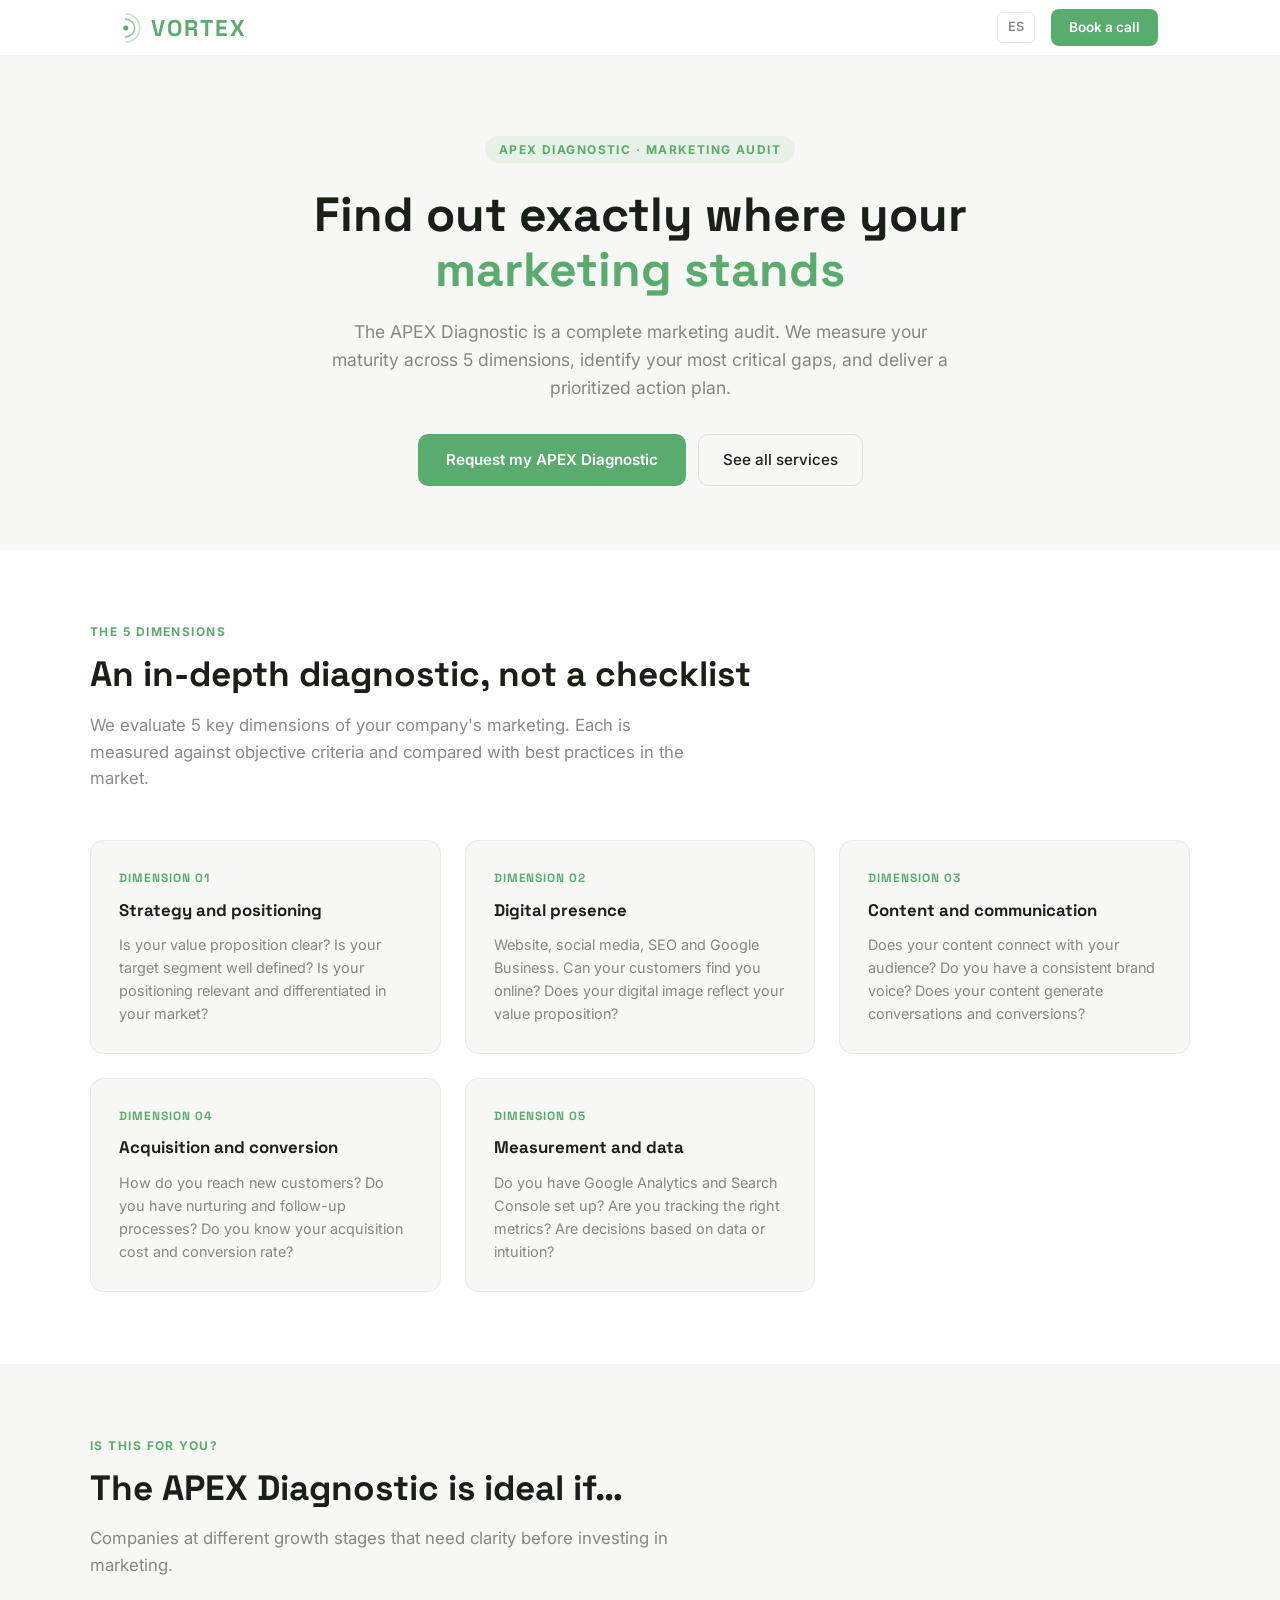
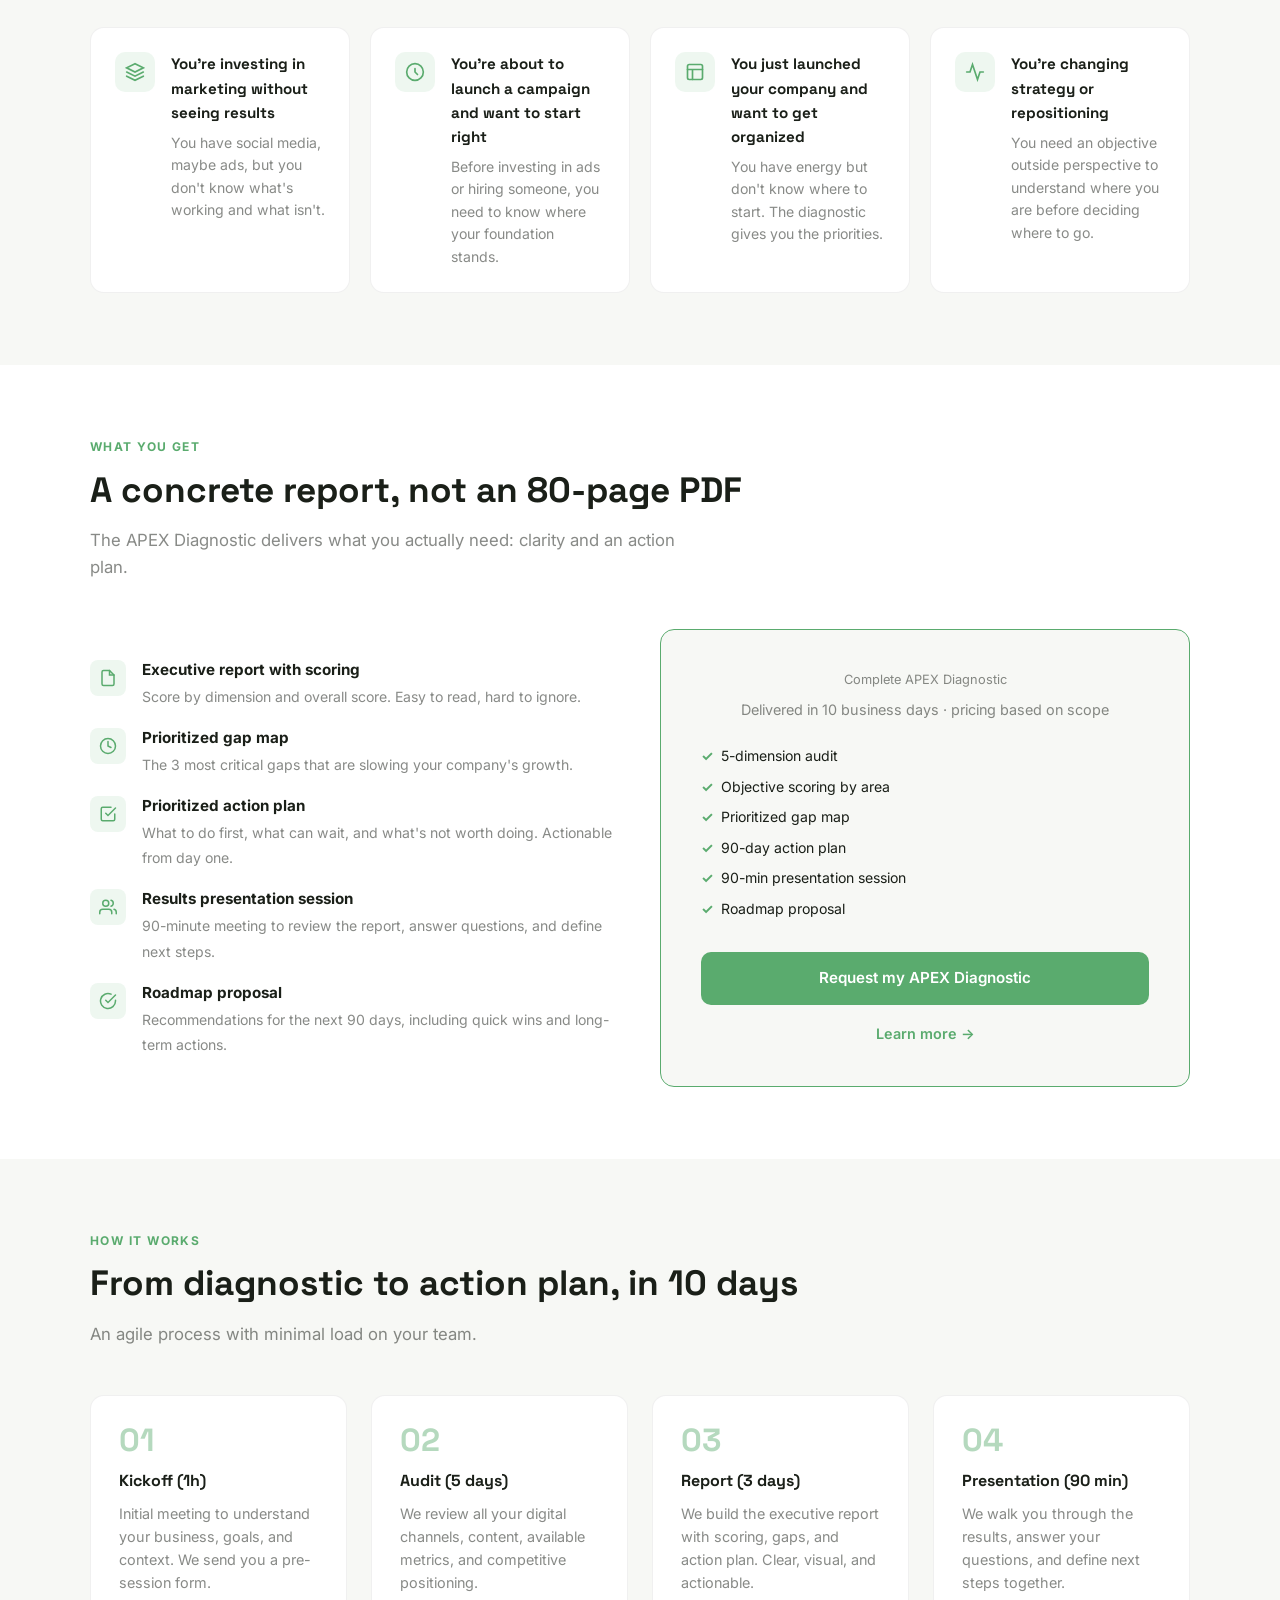
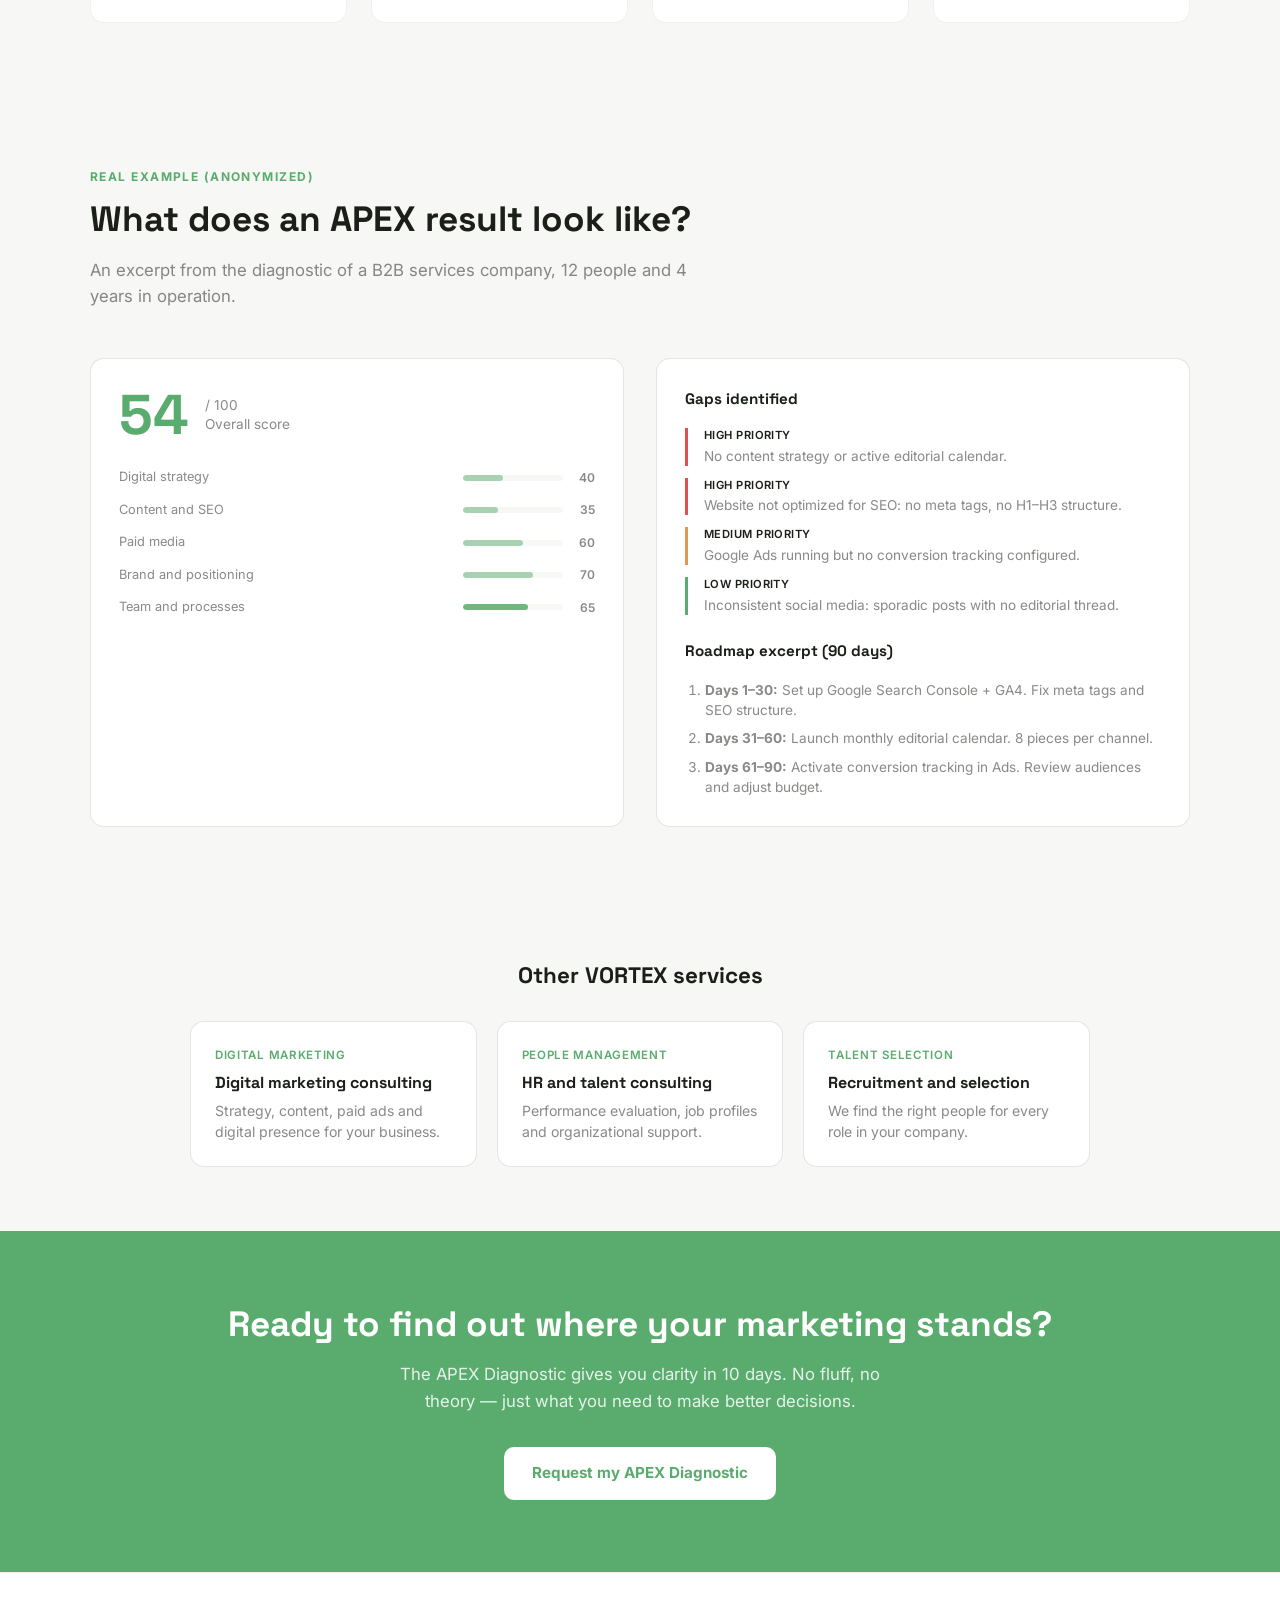
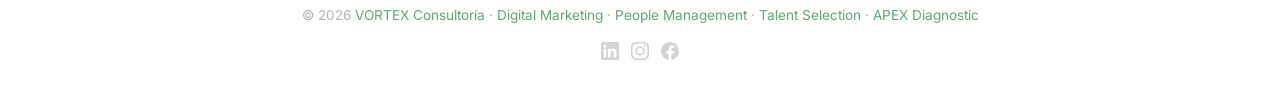
==== commit 00647e0a: "Rewrite apex-diagnostic EN page to match diagnostico-apex ES structure - Replace 6-dimension layout " ====
--- a/apex-diagnostic/index.html
+++ b/apex-diagnostic/index.html
@@ -4,7 +4,7 @@
   <meta charset="UTF-8">
   <meta name="viewport" content="width=device-width, initial-scale=1.0">
   <title>Marketing Audit & Maturity Assessment | APEX Diagnostic by VORTEX</title>
-  <meta name="description" content="Marketing audit and maturity assessment for growing businesses. Identify your marketing gaps and get a prioritized 90-day action plan with APEX by VORTEX.">
+  <meta name="description" content="APEX Diagnostic: measure your marketing maturity across 5 dimensions, detect failure points before they happen, and get an executive-ready roadmap.">
   <meta name="robots" content="index, follow">
   <link rel="canonical" href="https://vortexcor.com/apex-diagnostic/">
   <link rel="alternate" hreflang="es-CL" href="https://vortexcor.com/diagnostico-apex/">
@@ -13,19 +13,32 @@
   <link rel="icon" type="image/svg+xml" href="data:image/svg+xml,%3Csvg xmlns='http://www.w3.org/2000/svg' viewBox='0 0 36 36'%3E%3Ccircle cx='18' cy='18' r='18' fill='%235aab6e'/%3E%3Ctext x='18' y='24' text-anchor='middle' font-family='Arial' font-weight='bold' font-size='16' fill='white'%3EV%3C/text%3E%3C/svg%3E">
   <meta property="og:type" content="website">
   <meta property="og:url" content="https://vortexcor.com/apex-diagnostic/">
-  <meta property="og:title" content="Marketing Audit & Maturity Assessment | APEX by VORTEX">
-  <meta property="og:description" content="Marketing audit and maturity assessment for growing businesses. Identify your gaps and get a prioritized 90-day action plan.">
+  <meta property="og:title" content="APEX Diagnostic: Marketing Audit | VORTEX">
+  <meta property="og:description" content="APEX Diagnostic: full marketing audit. Measure your digital maturity, identify gaps, and get an action plan.">
   <meta property="og:image" content="https://vortexcor.com/og-image.png">
   <script type="application/ld+json">
-  {
-    "@context": "https://schema.org",
-    "@type": "Service",
-    "name": "APEX Marketing Diagnostic",
-    "provider": {"@type": "Organization", "name": "VORTEX Consultoría", "url": "https://vortexcor.com"},
-    "areaServed": "Worldwide",
-    "description": "Marketing audit and maturity assessment for growing businesses. Identify your gaps and get a prioritized 90-day action plan.",
-    "url": "https://vortexcor.com/apex-diagnostic/"
-  }
+{
+  "@context": "https://schema.org",
+  "@graph": [
+    {
+      "@type": "Service",
+      "@id": "https://vortexcor.com/apex-diagnostic/#service",
+      "name": "APEX Diagnostic",
+      "serviceType": "Marketing audit and maturity assessment",
+      "description": "Marketing maturity assessment across 5 dimensions (strategy, digital presence, content, acquisition, data & metrics), with competitive benchmarking and a prioritized executive roadmap.",
+      "provider": { "@type": "Organization", "name": "VORTEX Consultoría", "url": "https://vortexcor.com" },
+      "areaServed": "Worldwide",
+      "url": "https://vortexcor.com/apex-diagnostic/"
+    },
+    {
+      "@type": "BreadcrumbList",
+      "itemListElement": [
+        { "@type": "ListItem", "position": 1, "name": "Home", "item": "https://vortexcor.com/en/" },
+        { "@type": "ListItem", "position": 2, "name": "APEX Diagnostic", "item": "https://vortexcor.com/apex-diagnostic/" }
+      ]
+    }
+  ]
+}
   </script>
   <link rel="preconnect" href="https://fonts.googleapis.com">
   <link rel="preconnect" href="https://fonts.gstatic.com" crossorigin>
@@ -37,83 +50,99 @@
       --accent: #5aab6e; --accent-dim: rgba(90,171,110,0.10); --accent-hi: #3d8c52;
       --text: #1a1f18; --text-muted: rgba(26,31,24,0.52); --text-dim: rgba(26,31,24,0.32);
       --radius: 14px; --max: 1100px;
-      --high: #e05252; --med: #e09852;
     }
     *, *::before, *::after { box-sizing: border-box; margin: 0; padding: 0; }
     html { scroll-behavior: smooth; font-size: 16px; }
     body { background: var(--bg); color: var(--text); font-family: 'Inter', sans-serif; line-height: 1.6; -webkit-font-smoothing: antialiased; }
     h1,h2,h3,h4 { font-family: 'Space Grotesk', sans-serif; }
+
     nav { position: sticky; top: 0; z-index: 100; height: 56px; background: rgba(255,255,255,0.92); backdrop-filter: blur(24px); border-bottom: 1px solid var(--border-light); }
     .nav-inner { display: flex; align-items: center; justify-content: space-between; max-width: var(--max); margin: 0 auto; padding: 0 2rem; height: 100%; }
     .nav-logo { text-decoration: none; display: flex; align-items: center; }
-    .nav-right { display: flex; align-items: center; gap: 1rem; }
     .nav-cta { background: var(--accent); color: #fff; border: none; border-radius: 8px; padding: 8px 18px; font-size: 0.85rem; font-weight: 600; cursor: pointer; text-decoration: none; font-family: inherit; }
     .nav-cta:hover { background: var(--accent-hi); }
-    .lang-switch { font-size: 0.8rem; font-weight: 600; color: var(--text-muted); text-decoration: none; border: 1px solid var(--border); border-radius: 6px; padding: 4px 10px; }
-    .lang-switch:hover { border-color: var(--accent); color: var(--accent); }
+
     .hero { background: var(--bg2); padding: 80px 2rem 64px; text-align: center; }
     .hero-inner { max-width: var(--max); margin: 0 auto; }
     .eyebrow { display: inline-block; font-size: 0.75rem; font-weight: 700; letter-spacing: 0.12em; text-transform: uppercase; color: var(--accent); background: var(--accent-dim); padding: 4px 14px; border-radius: 20px; margin-bottom: 1.5rem; }
     h1 { font-size: clamp(2rem, 5vw, 3rem); font-weight: 800; line-height: 1.15; margin-bottom: 1.25rem; }
     h1 em { color: var(--accent); font-style: normal; }
-    .hero-desc { font-size: 1.1rem; color: var(--text-muted); max-width: 600px; margin: 0 auto 2rem; }
+    .hero-desc { font-size: 1.1rem; color: var(--text-muted); max-width: 620px; margin: 0 auto 2rem; }
     .hero-ctas { display: flex; gap: 12px; justify-content: center; flex-wrap: wrap; }
     .btn-primary { background: var(--accent); color: #fff; padding: 14px 28px; border-radius: 10px; font-weight: 600; font-size: 0.95rem; text-decoration: none; transition: background 0.15s; }
     .btn-primary:hover { background: var(--accent-hi); }
-    .btn-ghost { background: transparent; color: var(--text); border: 1.5px solid var(--border); padding: 13px 24px; border-radius: 10px; font-weight: 500; font-size: 0.95rem; text-decoration: none; }
+    .btn-ghost { background: transparent; color: var(--text); border: 1.5px solid var(--border); padding: 13px 24px; border-radius: 10px; font-weight: 500; font-size: 0.95rem; text-decoration: none; transition: border-color 0.15s; }
     .btn-ghost:hover { border-color: var(--accent); color: var(--accent); }
+
     section { padding: 72px 2rem; }
     .section-inner { max-width: var(--max); margin: 0 auto; }
     .section-eyebrow { font-size: 0.75rem; font-weight: 700; letter-spacing: 0.12em; text-transform: uppercase; color: var(--accent); margin-bottom: 0.75rem; }
     h2 { font-size: clamp(1.6rem, 3.5vw, 2.2rem); font-weight: 800; line-height: 1.2; margin-bottom: 1rem; }
     .section-sub { font-size: 1.05rem; color: var(--text-muted); max-width: 600px; margin-bottom: 3rem; }
-    .dims-grid { display: grid; grid-template-columns: repeat(auto-fit, minmax(280px, 1fr)); gap: 1.25rem; }
+
+    .dimensions-grid { display: grid; grid-template-columns: repeat(auto-fit, minmax(260px, 1fr)); gap: 1.5rem; }
     .dim-card { background: var(--bg2); border-radius: var(--radius); padding: 1.75rem; border: 1px solid var(--border-light); }
-    .dim-num { font-family: 'Space Grotesk', sans-serif; font-size: 1.5rem; font-weight: 800; color: rgba(90,171,110,0.75); line-height: 1; margin-bottom: 0.5rem; }
-    .dim-card h3 { font-size: 1rem; font-weight: 700; margin-bottom: 0.5rem; }
-    .dim-card p { font-size: 0.9rem; color: var(--text-muted); }
+    .dim-num { font-family: 'Space Grotesk', sans-serif; font-size: 0.75rem; font-weight: 700; color: var(--accent); letter-spacing: 0.08em; margin-bottom: 0.5rem; }
+    .dim-card h3 { font-size: 1.05rem; font-weight: 700; margin-bottom: 0.6rem; }
+    .dim-card p { font-size: 0.9rem; color: var(--text-muted); line-height: 1.6; }
+
+    .forwhom { background: var(--bg2); }
+    .forwhom-grid { display: grid; grid-template-columns: repeat(auto-fit, minmax(260px, 1fr)); gap: 1.25rem; }
+    .forwhom-item { background: var(--bg); border-radius: var(--radius); padding: 1.5rem; border: 1px solid var(--border-light); display: flex; gap: 1rem; align-items: flex-start; }
+    .forwhom-icon { width: 40px; height: 40px; background: var(--accent-dim); border-radius: 10px; display: flex; align-items: center; justify-content: center; flex-shrink: 0; }
+    .forwhom-icon svg { width: 20px; height: 20px; stroke: var(--accent); fill: none; stroke-width: 2; stroke-linecap: round; }
+    .forwhom-item h3 { font-size: 0.95rem; font-weight: 700; margin-bottom: 0.4rem; }
+    .forwhom-item p { font-size: 0.88rem; color: var(--text-muted); }
+
+    .deliverables { display: grid; grid-template-columns: 1fr 1fr; gap: 2.5rem; align-items: center; }
+    .deliverable-list { list-style: none; display: flex; flex-direction: column; gap: 1rem; }
+    .deliverable-list li { display: flex; gap: 1rem; align-items: flex-start; }
+    .del-icon { width: 36px; height: 36px; background: var(--accent-dim); border-radius: 8px; display: flex; align-items: center; justify-content: center; flex-shrink: 0; margin-top: 2px; }
+    .del-icon svg { width: 18px; height: 18px; stroke: var(--accent); fill: none; stroke-width: 2; stroke-linecap: round; }
+    .del-text strong { font-size: 0.95rem; font-weight: 700; display: block; margin-bottom: 2px; }
+    .del-text span { font-size: 0.88rem; color: var(--text-muted); }
+    .deliverable-price-box { background: var(--bg2); border-radius: var(--radius); padding: 2.5rem; border: 1.5px solid var(--accent); text-align: center; }
+    .price-label { font-size: 0.8rem; color: var(--text-muted); margin-bottom: 0.5rem; }
+    .price-sub { font-size: 0.9rem; color: var(--text-muted); margin-top: 0.4rem; margin-bottom: 1.5rem; }
+    .price-features { list-style: none; text-align: left; display: flex; flex-direction: column; gap: 8px; margin-bottom: 2rem; }
+    .price-features li { font-size: 0.88rem; padding-left: 1.25rem; position: relative; }
+    .price-features li::before { content: '✓'; position: absolute; left: 0; color: var(--accent); font-weight: 700; }
+
+    .btn-full { display: block; text-align: center; background: var(--accent); color: #fff; padding: 14px; border-radius: 10px; font-weight: 600; font-size: 0.95rem; text-decoration: none; transition: background 0.15s; }
+    .btn-full:hover { background: var(--accent-hi); }
+
     .process { background: var(--bg2); }
-    .steps { display: grid; grid-template-columns: repeat(auto-fit, minmax(220px, 1fr)); gap: 1.5rem; }
+    .steps { display: grid; grid-template-columns: repeat(auto-fit, minmax(200px, 1fr)); gap: 1.5rem; }
     .step { background: var(--bg); border-radius: var(--radius); padding: 1.75rem; border: 1px solid var(--border-light); }
     .step-num { font-family: 'Space Grotesk', sans-serif; font-size: 2rem; font-weight: 800; color: rgba(90,171,110,0.45); line-height: 1; margin-bottom: 0.75rem; }
     .step h3 { font-size: 1rem; font-weight: 700; margin-bottom: 0.5rem; }
     .step p { font-size: 0.9rem; color: var(--text-muted); }
-    .price-section { text-align: center; padding: 72px 2rem; background: var(--bg2); }
-    .price-main { font-family: 'Space Grotesk', sans-serif; font-size: 3rem; font-weight: 800; color: var(--accent); margin: 1rem 0 0.5rem; }
-    .price-desc { font-size: 1rem; color: var(--text-muted); margin-bottom: 2rem; max-width: 400px; margin-left: auto; margin-right: auto; }
-    .price-includes { list-style: none; display: inline-flex; flex-direction: column; gap: 10px; text-align: left; margin-bottom: 2.5rem; }
-    .price-includes li { font-size: 0.95rem; padding-left: 1.25rem; position: relative; }
-    .price-includes li::before { content: '✓'; position: absolute; left: 0; color: var(--accent); font-weight: 700; }
-    /* APEX example section */
-    .apex-example { background: var(--bg); }
-    .apex-example-grid { display: grid; grid-template-columns: 1fr 1fr; gap: 1.5rem; margin-top: 2rem; }
-    @media (max-width: 700px) { .apex-example-grid { grid-template-columns: 1fr; } }
-    .apex-score-card, .apex-gaps-card { background: var(--bg2); border-radius: var(--radius); padding: 1.75rem; border: 1px solid var(--border-light); }
-    .apex-score-global { text-align: center; margin-bottom: 1.5rem; }
-    .apex-score-num { font-family: 'Space Grotesk', sans-serif; font-size: 3rem; font-weight: 800; color: var(--accent); line-height: 1; }
-    .apex-score-label { font-size: 0.85rem; color: var(--text-muted); margin-top: 4px; }
-    .apex-dim { margin-bottom: 0.9rem; }
-    .apex-dim-label { display: flex; justify-content: space-between; font-size: 0.85rem; margin-bottom: 4px; }
-    .apex-dim-bar { height: 6px; background: var(--border); border-radius: 99px; overflow: hidden; }
-    .apex-dim-fill { height: 100%; border-radius: 99px; background: var(--accent); }
-    .apex-gaps-title { font-size: 1rem; font-weight: 700; margin-bottom: 1rem; }
-    .apex-gap { display: flex; align-items: flex-start; gap: 10px; margin-bottom: 0.9rem; padding-bottom: 0.9rem; border-bottom: 1px solid var(--border-light); }
-    .apex-gap:last-of-type { border-bottom: none; margin-bottom: 1.25rem; }
-    .apex-gap-dot { width: 10px; height: 10px; border-radius: 50%; flex-shrink: 0; margin-top: 5px; }
-    .apex-gap-dot.high { background: var(--high); }
-    .apex-gap-dot.med { background: var(--med); }
-    .apex-gap-dot.low { background: var(--accent); }
-    .apex-gap-text h4 { font-size: 0.9rem; font-weight: 600; margin-bottom: 2px; }
-    .apex-gap-text p { font-size: 0.82rem; color: var(--text-muted); line-height: 1.5; }
-    .apex-roadmap-title { font-size: 0.85rem; font-weight: 700; margin-bottom: 0.6rem; color: var(--text-muted); letter-spacing: 0.05em; }
-    .apex-roadmap-list { list-style: none; display: flex; flex-direction: column; gap: 6px; }
-    .apex-roadmap-list li { font-size: 0.85rem; padding-left: 1.1rem; position: relative; }
-    .apex-roadmap-list li::before { content: '→'; position: absolute; left: 0; color: var(--accent); }
-    .cta-section { background: var(--accent); color: #fff; text-align: center; padding: 72px 2rem; }
-    .cta-section h2 { color: #fff; margin-bottom: 1rem; }
-    .cta-section p { color: rgba(255,255,255,0.85); margin-bottom: 2rem; font-size: 1.05rem; max-width: 500px; margin-left: auto; margin-right: auto; }
-    .btn-white { background: #fff; color: var(--accent); padding: 14px 28px; border-radius: 10px; font-weight: 700; font-size: 0.95rem; text-decoration: none; display: inline-block; }
-    .btn-white:hover { opacity: 0.9; }
+
+    .apex-example { background: var(--bg2); }
+    .apex-example-grid { display: grid; grid-template-columns: 1fr 1fr; gap: 2rem; margin-top: 2rem; }
+    @media (max-width: 768px) { .apex-example-grid { grid-template-columns: 1fr; } }
+    .apex-score-card, .apex-gaps-card { background: var(--bg); border: 1px solid var(--border); border-radius: var(--radius); padding: 1.75rem; }
+    .apex-score-global { display: flex; align-items: center; gap: 1rem; margin-bottom: 1.5rem; }
+    .apex-score-num { font-family: 'Space Grotesk', sans-serif; font-size: 3.5rem; font-weight: 800; color: var(--accent); line-height: 1; }
+    .apex-score-label { font-size: 0.85rem; color: var(--text-muted); line-height: 1.4; }
+    .apex-score-dims { display: flex; flex-direction: column; gap: 0.75rem; }
+    .apex-dim { display: grid; grid-template-columns: 1fr auto auto; align-items: center; gap: 0.75rem; }
+    .apex-dim-name { font-size: 0.8rem; color: var(--text-muted); }
+    .apex-dim-bar { background: var(--bg2); border-radius: 99px; height: 6px; width: 100px; overflow: hidden; }
+    .apex-dim-fill { height: 100%; background: var(--accent); border-radius: 99px; opacity: 0.5; }
+    .apex-dim-fill--high { opacity: 0.85; }
+    .apex-dim-val { font-size: 0.75rem; font-weight: 600; color: var(--text-muted); min-width: 20px; text-align: right; }
+    .apex-gaps-card h3 { font-size: 0.95rem; font-weight: 700; margin-bottom: 1rem; }
+    .apex-gaps-list { list-style: none; display: flex; flex-direction: column; gap: 0.75rem; margin-bottom: 1.5rem; }
+    .apex-gap { font-size: 0.85rem; color: var(--text-muted); padding-left: 1rem; border-left: 3px solid; line-height: 1.4; }
+    .apex-gap--high { border-color: #e05252; }
+    .apex-gap--med { border-color: #e09852; }
+    .apex-gap--low { border-color: var(--accent); }
+    .apex-gap-tag { display: block; font-size: 0.7rem; font-weight: 600; letter-spacing: 0.04em; text-transform: uppercase; margin-bottom: 0.2rem; color: var(--text); }
+    .apex-roadmap-title { font-size: 0.95rem; font-weight: 700; margin-bottom: 0.75rem; }
+    .apex-roadmap-list { padding-left: 1.25rem; display: flex; flex-direction: column; gap: 0.5rem; }
+    .apex-roadmap-list li { font-size: 0.85rem; color: var(--text-muted); line-height: 1.5; }
+
     .related-services { background: var(--bg2); padding: 64px 2rem; }
     .related-services h2 { text-align: center; font-size: 1.4rem; margin-bottom: 2rem; }
     .related-grid { display: grid; grid-template-columns: repeat(auto-fit, minmax(220px, 1fr)); gap: 1.25rem; max-width: 900px; margin: 0 auto; }
@@ -122,20 +151,33 @@
     .related-card-label { font-size: 0.72rem; font-weight: 600; color: var(--accent); letter-spacing: 0.06em; text-transform: uppercase; margin-bottom: 0.5rem; }
     .related-card h3 { font-size: 1rem; font-weight: 700; margin-bottom: 0.4rem; line-height: 1.3; }
     .related-card p { font-size: 0.88rem; color: var(--text-muted); line-height: 1.5; }
+
+    .cta-section { background: var(--accent); color: #fff; text-align: center; padding: 72px 2rem; }
+    .cta-section h2 { color: #fff; margin-bottom: 1rem; }
+    .cta-section p { color: rgba(255,255,255,0.85); margin-bottom: 2rem; font-size: 1.05rem; max-width: 500px; margin-left: auto; margin-right: auto; }
+    .btn-white { background: #fff; color: var(--accent); padding: 14px 28px; border-radius: 10px; font-weight: 700; font-size: 0.95rem; text-decoration: none; display: inline-block; }
+    .btn-white:hover { opacity: 0.9; }
+
     footer { padding: 32px 2rem; border-top: 1px solid var(--border-light); text-align: center; }
+    .footer-social { display: flex; align-items: center; justify-content: center; gap: 0.75rem; padding-top: 1rem; }
+    .footer-social a { display: flex; align-items: center; color: var(--text-dim); opacity: 0.6; transition: opacity 0.2s; }
+    .footer-social a:hover { opacity: 1; color: var(--accent); }
+    .footer-social svg { width: 18px; height: 18px; fill: currentColor; }
     footer p { font-size: 0.85rem; color: var(--text-dim); }
     footer a { color: var(--accent); text-decoration: none; }
-    .price-clp { font-size: 0.65rem; font-weight: 500; color: var(--text-muted); letter-spacing: 0.03em; margin-left: 2px; vertical-align: super; line-height: 1; }
-    .btn-full { display: block; text-align: center; background: var(--accent); color: #fff; padding: 14px; border-radius: 10px; font-weight: 600; font-size: 0.95rem; text-decoration: none; transition: background 0.15s; max-width: 320px; margin: 0 auto; }
-    .btn-full:hover { background: var(--accent-hi); }
-    @media (max-width: 640px) { .hero { padding: 56px 1.25rem 48px; } section { padding: 56px 1.25rem; } .price-section { padding: 56px 1.25rem; } }
+    .nav-right { display: flex; align-items: center; gap: 1rem; }
+    .lang-switch { font-size: 0.8rem; font-weight: 600; color: var(--text-muted); text-decoration: none; border: 1px solid var(--border); border-radius: 6px; padding: 4px 10px; }
+    .lang-switch:hover { border-color: var(--accent); color: var(--accent); }
+
+    @media (max-width: 768px) { .deliverables { grid-template-columns: 1fr; } }
+    @media (max-width: 640px) { .hero { padding: 56px 1.25rem 48px; } section { padding: 56px 1.25rem; } }
   </style>
 </head>
 <body>
 
 <nav>
   <div class="nav-inner">
-    <a href="/" class="nav-logo" aria-label="Back to home">
+    <a href="/en/" class="nav-logo" aria-label="Back to home">
       <svg viewBox="0 0 200 60" height="38" fill="none" xmlns="http://www.w3.org/2000/svg">
         <g transform="translate(6,30) rotate(-90 0 0)">
           <circle cx="0" cy="0" r="22" stroke="#5aab6e" stroke-width="2.5" fill="none" opacity="0.35" stroke-dasharray="69.1 69.1" stroke-linecap="round"/>
@@ -154,42 +196,147 @@
 
 <section class="hero">
   <div class="hero-inner">
-    <div class="eyebrow">Marketing Audit & Maturity Assessment</div>
-    <h1>Find out exactly where<br>your <em>marketing stands</em></h1>
-    <p class="hero-desc">A complete marketing maturity audit for growing businesses. We analyze 6 dimensions, identify your priority gaps and deliver a roadmap with concrete actions for the next 90 days.</p>
+    <div class="eyebrow">APEX Diagnostic · Marketing Audit</div>
+    <h1>Find out exactly where your <br><em>marketing stands</em></h1>
+    <p class="hero-desc">The APEX Diagnostic is a complete marketing audit. We measure your maturity across 5 dimensions, identify your most critical gaps, and deliver a prioritized action plan.</p>
     <div class="hero-ctas">
-      <a href="https://calendly.com/vortexcor2026/30-min-reunion-consulta-apex-clone-clone" class="btn-primary" target="_blank" rel="noopener">Request your diagnostic</a>
-      <a href="/" class="btn-ghost">See all services</a>
+      <a href="https://calendly.com/vortexcor2026/30-min-reunion-consulta-apex-clone-clone" class="btn-primary" target="_blank" rel="noopener">Request my APEX Diagnostic</a>
+      <a href="/en/" class="btn-ghost">See all services</a>
     </div>
   </div>
 </section>
 
 <section>
   <div class="section-inner">
-    <div class="section-eyebrow">6 Dimensions</div>
-    <h2>What does the APEX Diagnostic evaluate?</h2>
-    <p class="section-sub">We analyze your marketing from 6 fundamental dimensions to give you a complete and prioritized picture of where you stand and what to do next.</p>
-    <div class="dims-grid">
-      <div class="dim-card"><div class="dim-num">01</div><h3>Strategy</h3><p>Goals, positioning, target audience and planning. Is your marketing guided by a clear strategy or is it reactive?</p></div>
-      <div class="dim-card"><div class="dim-num">02</div><h3>Content and SEO</h3><p>Content production, organic positioning and digital presence. How visible are you to people searching for what you offer?</p></div>
-      <div class="dim-card"><div class="dim-num">03</div><h3>Paid advertising</h3><p>Google Ads, Meta Ads and paid channels. How well are you using paid traffic to generate real results?</p></div>
-      <div class="dim-card"><div class="dim-num">04</div><h3>Brand</h3><p>Visual identity, consistency and perception. Does your brand reflect who you are and differentiate you from the competition?</p></div>
-      <div class="dim-card"><div class="dim-num">05</div><h3>Data and metrics</h3><p>Analytics, tracking and decision-making. Are you making decisions based on data or on intuition?</p></div>
-      <div class="dim-card"><div class="dim-num">06</div><h3>Team and organization</h3><p>Internal capabilities, tools and processes. Does your team have everything it needs to execute the marketing it needs?</p></div>
+    <div class="section-eyebrow">The 5 dimensions</div>
+    <h2>An in-depth diagnostic, not a checklist</h2>
+    <p class="section-sub">We evaluate 5 key dimensions of your company's marketing. Each is measured against objective criteria and compared with best practices in the market.</p>
+    <div class="dimensions-grid">
+      <div class="dim-card">
+        <div class="dim-num">DIMENSION 01</div>
+        <h3>Strategy and positioning</h3>
+        <p>Is your value proposition clear? Is your target segment well defined? Is your positioning relevant and differentiated in your market?</p>
+      </div>
+      <div class="dim-card">
+        <div class="dim-num">DIMENSION 02</div>
+        <h3>Digital presence</h3>
+        <p>Website, social media, SEO and Google Business. Can your customers find you online? Does your digital image reflect your value proposition?</p>
+      </div>
+      <div class="dim-card">
+        <div class="dim-num">DIMENSION 03</div>
+        <h3>Content and communication</h3>
+        <p>Does your content connect with your audience? Do you have a consistent brand voice? Does your content generate conversations and conversions?</p>
+      </div>
+      <div class="dim-card">
+        <div class="dim-num">DIMENSION 04</div>
+        <h3>Acquisition and conversion</h3>
+        <p>How do you reach new customers? Do you have nurturing and follow-up processes? Do you know your acquisition cost and conversion rate?</p>
+      </div>
+      <div class="dim-card">
+        <div class="dim-num">DIMENSION 05</div>
+        <h3>Measurement and data</h3>
+        <p>Do you have Google Analytics and Search Console set up? Are you tracking the right metrics? Are decisions based on data or intuition?</p>
+      </div>
+    </div>
+  </div>
+</section>
+
+<section class="forwhom">
+  <div class="section-inner">
+    <div class="section-eyebrow">Is this for you?</div>
+    <h2>The APEX Diagnostic is ideal if…</h2>
+    <p class="section-sub">Companies at different growth stages that need clarity before investing in marketing.</p>
+    <div class="forwhom-grid">
+      <div class="forwhom-item">
+        <div class="forwhom-icon"><svg viewBox="0 0 24 24"><path d="M12 2L2 7l10 5 10-5-10-5zM2 17l10 5 10-5M2 12l10 5 10-5"/></svg></div>
+        <div>
+          <h3>You're investing in marketing without seeing results</h3>
+          <p>You have social media, maybe ads, but you don't know what's working and what isn't.</p>
+        </div>
+      </div>
+      <div class="forwhom-item">
+        <div class="forwhom-icon"><svg viewBox="0 0 24 24"><circle cx="12" cy="12" r="10"/><path d="M12 8v4l3 3"/></svg></div>
+        <div>
+          <h3>You're about to launch a campaign and want to start right</h3>
+          <p>Before investing in ads or hiring someone, you need to know where your foundation stands.</p>
+        </div>
+      </div>
+      <div class="forwhom-item">
+        <div class="forwhom-icon"><svg viewBox="0 0 24 24"><rect x="3" y="3" width="18" height="18" rx="2"/><path d="M3 9h18M9 21V9"/></svg></div>
+        <div>
+          <h3>You just launched your company and want to get organized</h3>
+          <p>You have energy but don't know where to start. The diagnostic gives you the priorities.</p>
+        </div>
+      </div>
+      <div class="forwhom-item">
+        <div class="forwhom-icon"><svg viewBox="0 0 24 24"><polyline points="22 12 18 12 15 21 9 3 6 12 2 12"/></svg></div>
+        <div>
+          <h3>You're changing strategy or repositioning</h3>
+          <p>You need an objective outside perspective to understand where you are before deciding where to go.</p>
+        </div>
+      </div>
+    </div>
+  </div>
+</section>
+
+<section>
+  <div class="section-inner">
+    <div class="section-eyebrow">What you get</div>
+    <h2>A concrete report, not an 80-page PDF</h2>
+    <p class="section-sub">The APEX Diagnostic delivers what you actually need: clarity and an action plan.</p>
+    <div class="deliverables">
+      <ul class="deliverable-list">
+        <li>
+          <div class="del-icon"><svg viewBox="0 0 24 24"><path d="M14 2H6a2 2 0 0 0-2 2v16a2 2 0 0 0 2 2h12a2 2 0 0 0 2-2V8z"/><polyline points="14 2 14 8 20 8"/></svg></div>
+          <div class="del-text"><strong>Executive report with scoring</strong><span>Score by dimension and overall score. Easy to read, hard to ignore.</span></div>
+        </li>
+        <li>
+          <div class="del-icon"><svg viewBox="0 0 24 24"><circle cx="12" cy="12" r="10"/><polyline points="12 6 12 12 16 14"/></svg></div>
+          <div class="del-text"><strong>Prioritized gap map</strong><span>The 3 most critical gaps that are slowing your company's growth.</span></div>
+        </li>
+        <li>
+          <div class="del-icon"><svg viewBox="0 0 24 24"><polyline points="9 11 12 14 22 4"/><path d="M21 12v7a2 2 0 0 1-2 2H5a2 2 0 0 1-2-2V5a2 2 0 0 1 2-2h11"/></svg></div>
+          <div class="del-text"><strong>Prioritized action plan</strong><span>What to do first, what can wait, and what's not worth doing. Actionable from day one.</span></div>
+        </li>
+        <li>
+          <div class="del-icon"><svg viewBox="0 0 24 24"><path d="M17 21v-2a4 4 0 0 0-4-4H5a4 4 0 0 0-4 4v2"/><circle cx="9" cy="7" r="4"/><path d="M23 21v-2a4 4 0 0 0-3-3.87M16 3.13a4 4 0 0 1 0 7.75"/></svg></div>
+          <div class="del-text"><strong>Results presentation session</strong><span>90-minute meeting to review the report, answer questions, and define next steps.</span></div>
+        </li>
+        <li>
+          <div class="del-icon"><svg viewBox="0 0 24 24"><path d="M22 11.08V12a10 10 0 1 1-5.93-9.14"/><polyline points="22 4 12 14.01 9 11.01"/></svg></div>
+          <div class="del-text"><strong>Roadmap proposal</strong><span>Recommendations for the next 90 days, including quick wins and long-term actions.</span></div>
+        </li>
+      </ul>
+      <div class="deliverable-price-box">
+        <div class="price-label">Complete APEX Diagnostic</div>
+        <div class="price-sub">Delivered in 10 business days · pricing based on scope</div>
+        <ul class="price-features">
+          <li>5-dimension audit</li>
+          <li>Objective scoring by area</li>
+          <li>Prioritized gap map</li>
+          <li>90-day action plan</li>
+          <li>90-min presentation session</li>
+          <li>Roadmap proposal</li>
+        </ul>
+        <a href="https://calendly.com/vortexcor2026/30-min-reunion-consulta-apex-clone-clone" class="btn-full" target="_blank" rel="noopener">Request my APEX Diagnostic</a>
+        <div style="text-align:center;margin-top:1rem;">
+          <a href="/apex-diagnostic/" style="font-size:0.9rem;color:var(--accent);font-weight:600;text-decoration:none;">Learn more →</a>
+        </div>
+      </div>
     </div>
   </div>
 </section>
 
 <section class="process">
   <div class="section-inner">
-    <div class="section-eyebrow">Process</div>
-    <h2>How the APEX Diagnostic works</h2>
-    <p class="section-sub">A structured 3-week process that delivers a complete diagnosis with clear priorities and a concrete roadmap.</p>
+    <div class="section-eyebrow">How it works</div>
+    <h2>From diagnostic to action plan, in 10 days</h2>
+    <p class="section-sub">An agile process with minimal load on your team.</p>
     <div class="steps">
-      <div class="step"><div class="step-num">01</div><h3>Kickoff</h3><p>Initial meeting to understand your context, goals and what you already have. We define access and timelines.</p></div>
-      <div class="step"><div class="step-num">02</div><h3>Audit</h3><p>We analyze your 6 dimensions: interviews, platform reviews, content and metrics audit. We gather the complete picture.</p></div>
-      <div class="step"><div class="step-num">03</div><h3>Report</h3><p>Score by dimension, identified gaps and priority matrix. Everything in a visual, easy-to-read and actionable document.</p></div>
-      <div class="step"><div class="step-num">04</div><h3>Roadmap</h3><p>90-day action plan with priorities, responsible parties and success metrics. Ready to execute from day one.</p></div>
+      <div class="step"><div class="step-num">01</div><h3>Kickoff (1h)</h3><p>Initial meeting to understand your business, goals, and context. We send you a pre-session form.</p></div>
+      <div class="step"><div class="step-num">02</div><h3>Audit (5 days)</h3><p>We review all your digital channels, content, available metrics, and competitive positioning.</p></div>
+      <div class="step"><div class="step-num">03</div><h3>Report (3 days)</h3><p>We build the executive report with scoring, gaps, and action plan. Clear, visual, and actionable.</p></div>
+      <div class="step"><div class="step-num">04</div><h3>Presentation (90 min)</h3><p>We walk you through the results, answer your questions, and define next steps together.</p></div>
     </div>
   </div>
 </section>
@@ -198,82 +345,37 @@
   <div class="section-inner">
     <div class="section-eyebrow">Real example (anonymized)</div>
     <h2>What does an APEX result look like?</h2>
-    <p class="section-sub">This is an excerpt from the diagnostic of a B2B services company, 12 people and 4 years in operation.</p>
+    <p class="section-sub">An excerpt from the diagnostic of a B2B services company, 12 people and 4 years in operation.</p>
     <div class="apex-example-grid">
       <div class="apex-score-card">
         <div class="apex-score-global">
-          <div class="apex-score-num">54<span style="font-size:1.5rem;color:var(--text-muted)">/100</span></div>
-          <div class="apex-score-label">Overall marketing maturity score</div>
-        </div>
-        <div class="apex-dim">
-          <div class="apex-dim-label"><span>Strategy</span><span>40%</span></div>
-          <div class="apex-dim-bar"><div class="apex-dim-fill" style="width:40%"></div></div>
-        </div>
-        <div class="apex-dim">
-          <div class="apex-dim-label"><span>Content and SEO</span><span>35%</span></div>
-          <div class="apex-dim-bar"><div class="apex-dim-fill" style="width:35%"></div></div>
-        </div>
-        <div class="apex-dim">
-          <div class="apex-dim-label"><span>Paid advertising</span><span>60%</span></div>
-          <div class="apex-dim-bar"><div class="apex-dim-fill" style="width:60%"></div></div>
-        </div>
-        <div class="apex-dim">
-          <div class="apex-dim-label"><span>Brand</span><span>70%</span></div>
-          <div class="apex-dim-bar"><div class="apex-dim-fill" style="width:70%"></div></div>
-        </div>
-        <div class="apex-dim">
-          <div class="apex-dim-label"><span>Data and metrics</span><span>30%</span></div>
-          <div class="apex-dim-bar"><div class="apex-dim-fill" style="width:30%"></div></div>
-        </div>
-        <div class="apex-dim">
-          <div class="apex-dim-label"><span>Team and organization</span><span>65%</span></div>
-          <div class="apex-dim-bar"><div class="apex-dim-fill" style="width:65%"></div></div>
+          <div class="apex-score-num">54</div>
+          <div class="apex-score-label">/ 100<br><span>Overall score</span></div>
+        </div>
+        <div class="apex-score-dims">
+          <div class="apex-dim"><span class="apex-dim-name">Digital strategy</span><div class="apex-dim-bar"><div class="apex-dim-fill" style="width:40%"></div></div><span class="apex-dim-val">40</span></div>
+          <div class="apex-dim"><span class="apex-dim-name">Content and SEO</span><div class="apex-dim-bar"><div class="apex-dim-fill" style="width:35%"></div></div><span class="apex-dim-val">35</span></div>
+          <div class="apex-dim"><span class="apex-dim-name">Paid media</span><div class="apex-dim-bar"><div class="apex-dim-fill" style="width:60%"></div></div><span class="apex-dim-val">60</span></div>
+          <div class="apex-dim"><span class="apex-dim-name">Brand and positioning</span><div class="apex-dim-bar"><div class="apex-dim-fill" style="width:70%"></div></div><span class="apex-dim-val">70</span></div>
+          <div class="apex-dim"><span class="apex-dim-name">Team and processes</span><div class="apex-dim-bar"><div class="apex-dim-fill apex-dim-fill--high" style="width:65%"></div></div><span class="apex-dim-val">65</span></div>
         </div>
       </div>
       <div class="apex-gaps-card">
-        <div class="apex-gaps-title">Priority gaps identified</div>
-        <div class="apex-gap">
-          <div class="apex-gap-dot high"></div>
-          <div class="apex-gap-text"><h4>No measurement system</h4><p>No conversion tracking installed. Decisions are made without data. Quick win: Google Analytics 4 + Tag Manager in 1 week.</p></div>
-        </div>
-        <div class="apex-gap">
-          <div class="apex-gap-dot high"></div>
-          <div class="apex-gap-text"><h4>Undefined target audience</h4><p>No documented ideal customer profile. Ads are running to broad audiences. Opportunity to cut cost per lead by 40%.</p></div>
-        </div>
-        <div class="apex-gap">
-          <div class="apex-gap-dot med"></div>
-          <div class="apex-gap-text"><h4>No organic content strategy</h4><p>Sporadic posts without structure. Keyword analysis shows 12 high-value opportunities without competition.</p></div>
-        </div>
-        <div class="apex-gap">
-          <div class="apex-gap-dot low"></div>
-          <div class="apex-gap-text"><h4>Inconsistent visual identity</h4><p>Outdated brand guide. 3 different logos used across channels.</p></div>
-        </div>
-        <div class="apex-roadmap-title">90-DAY ROADMAP (EXCERPT)</div>
-        <ul class="apex-roadmap-list">
-          <li>Week 1–2: Measurement setup (GA4 + Tag Manager)</li>
-          <li>Week 3–4: Ideal customer profile + ad audience review</li>
-          <li>Month 2: Keyword content calendar</li>
-          <li>Month 3: Brand guide update + cross-channel consistency</li>
+        <h3>Gaps identified</h3>
+        <ul class="apex-gaps-list">
+          <li class="apex-gap apex-gap--high"><span class="apex-gap-tag">High priority</span>No content strategy or active editorial calendar.</li>
+          <li class="apex-gap apex-gap--high"><span class="apex-gap-tag">High priority</span>Website not optimized for SEO: no meta tags, no H1–H3 structure.</li>
+          <li class="apex-gap apex-gap--med"><span class="apex-gap-tag">Medium priority</span>Google Ads running but no conversion tracking configured.</li>
+          <li class="apex-gap apex-gap--low"><span class="apex-gap-tag">Low priority</span>Inconsistent social media: sporadic posts with no editorial thread.</li>
         </ul>
-      </div>
-    </div>
-  </div>
-</section>
-
-<section class="price-section">
-  <div class="section-eyebrow">Investment</div>
-  <h2>One diagnostic, one clear roadmap</h2>
-  <div class="price-desc">Pricing is tailored to the size and complexity of your business. Everything included.</div>
-  <ul class="price-includes">
-    <li>Complete 6-dimension audit</li>
-    <li>Score report with identified gaps</li>
-    <li>90-day prioritized action roadmap</li>
-    <li>Results presentation meeting</li>
-    <li>30 days of post-delivery support</li>
-  </ul>
-  <a href="https://calendly.com/vortexcor2026/30-min-reunion-consulta-apex-clone-clone" class="btn-full" target="_blank" rel="noopener">Request your APEX Diagnostic</a>
-  <div style="text-align:center;margin-top:1rem;">
-    <a href="/apex-diagnostic/" style="font-size:0.9rem;color:var(--accent);font-weight:600;text-decoration:none;">Learn more →</a>
+        <h3 class="apex-roadmap-title">Roadmap excerpt (90 days)</h3>
+        <ol class="apex-roadmap-list">
+          <li><strong>Days 1–30:</strong> Set up Google Search Console + GA4. Fix meta tags and SEO structure.</li>
+          <li><strong>Days 31–60:</strong> Launch monthly editorial calendar. 8 pieces per channel.</li>
+          <li><strong>Days 61–90:</strong> Activate conversion tracking in Ads. Review audiences and adjust budget.</li>
+        </ol>
+      </div>
+    </div>
   </div>
 </section>
 
@@ -299,13 +401,18 @@
 </section>
 
 <section class="cta-section">
-  <h2>Ready to get your diagnostic?</h2>
-  <p>Book a 30-minute call. We'll show you how the process works and answer your questions.</p>
-  <a href="https://calendly.com/vortexcor2026/30-min-reunion-consulta-apex-clone-clone" class="btn-white" target="_blank" rel="noopener">Request your diagnostic</a>
+  <h2>Ready to find out where your marketing stands?</h2>
+  <p>The APEX Diagnostic gives you clarity in 10 days. No fluff, no theory — just what you need to make better decisions.</p>
+  <a href="https://calendly.com/vortexcor2026/30-min-reunion-consulta-apex-clone-clone" class="btn-white" target="_blank" rel="noopener">Request my APEX Diagnostic</a>
 </section>
 
 <footer>
-  <p>© 2026 <a href="/">VORTEX Consultoría</a> · <a href="/digital-marketing/">Digital Marketing</a> · <a href="/people-management/">People Management</a> · <a href="/talent-selection/">Talent Selection</a> · <a href="/apex-diagnostic/">APEX Diagnostic</a></p>
+  <p>© 2026 <a href="/en/">VORTEX Consultoría</a> · <a href="/digital-marketing/">Digital Marketing</a> · <a href="/people-management/">People Management</a> · <a href="/talent-selection/">Talent Selection</a> · <a href="/apex-diagnostic/">APEX Diagnostic</a></p>
+  <div class="footer-social">
+    <a href="https://www.linkedin.com/company/vortex-cor" target="_blank" rel="noopener" aria-label="LinkedIn"><svg viewBox="0 0 24 24" xmlns="http://www.w3.org/2000/svg"><path d="M20.447 20.452h-3.554v-5.569c0-1.328-.027-3.037-1.852-3.037-1.853 0-2.136 1.445-2.136 2.939v5.667H9.351V9h3.414v1.561h.046c.477-.9 1.637-1.85 3.37-1.85 3.601 0 4.267 2.37 4.267 5.455v6.286zM5.337 7.433a2.062 2.062 0 0 1-2.063-2.065 2.064 2.064 0 1 1 2.063 2.065zm1.782 13.019H3.555V9h3.564v11.452zM22.225 0H1.771C.792 0 0 .774 0 1.729v20.542C0 23.227.792 24 1.771 24h20.451C23.2 24 24 23.227 24 22.271V1.729C24 .774 23.2 0 22.222 0h.003z"/></svg></a>
+    <a href="https://www.instagram.com/somosvortexcor/" target="_blank" rel="noopener" aria-label="Instagram"><svg viewBox="0 0 24 24" xmlns="http://www.w3.org/2000/svg"><path d="M12 2.163c3.204 0 3.584.012 4.85.07 3.252.148 4.771 1.691 4.919 4.919.058 1.265.069 1.645.069 4.849 0 3.205-.012 3.584-.069 4.849-.149 3.225-1.664 4.771-4.919 4.919-1.266.058-1.644.07-4.85.07-3.204 0-3.584-.012-4.849-.07-3.26-.149-4.771-1.699-4.919-4.92-.058-1.265-.07-1.644-.07-4.849 0-3.204.013-3.583.07-4.849.149-3.227 1.664-4.771 4.919-4.919 1.266-.057 1.645-.069 4.849-.069zM12 0C8.741 0 8.333.014 7.053.072 2.695.272.273 2.69.073 7.052.014 8.333 0 8.741 0 12c0 3.259.014 3.668.072 4.948.2 4.358 2.618 6.78 6.98 6.98C8.333 23.986 8.741 24 12 24c3.259 0 3.668-.014 4.948-.072 4.354-.2 6.782-2.618 6.979-6.98.059-1.28.073-1.689.073-4.948 0-3.259-.014-3.667-.072-4.947-.196-4.354-2.617-6.78-6.979-6.98C15.668.014 15.259 0 12 0zm0 5.838a6.162 6.162 0 1 0 0 12.324 6.162 6.162 0 0 0 0-12.324zM12 16a4 4 0 1 1 0-8 4 4 0 0 1 0 8zm6.406-11.845a1.44 1.44 0 1 0 0 2.881 1.44 1.44 0 0 0 0-2.881z"/></svg></a>
+    <a href="https://www.facebook.com/profile.php?id=61596441601924" target="_blank" rel="noopener" aria-label="Facebook"><svg viewBox="0 0 24 24" xmlns="http://www.w3.org/2000/svg"><path d="M24 12.073c0-6.627-5.373-12-12-12s-12 5.373-12 12c0 5.99 4.388 10.954 10.125 11.854v-8.385H7.078v-3.47h3.047V9.43c0-3.007 1.792-4.669 4.533-4.669 1.312 0 2.686.235 2.686.235v2.953H15.83c-1.491 0-1.956.925-1.956 1.874v2.25h3.328l-.532 3.47h-2.796v8.385C19.612 23.027 24 18.062 24 12.073z"/></svg></a>
+  </div>
 </footer>
 
 </body>
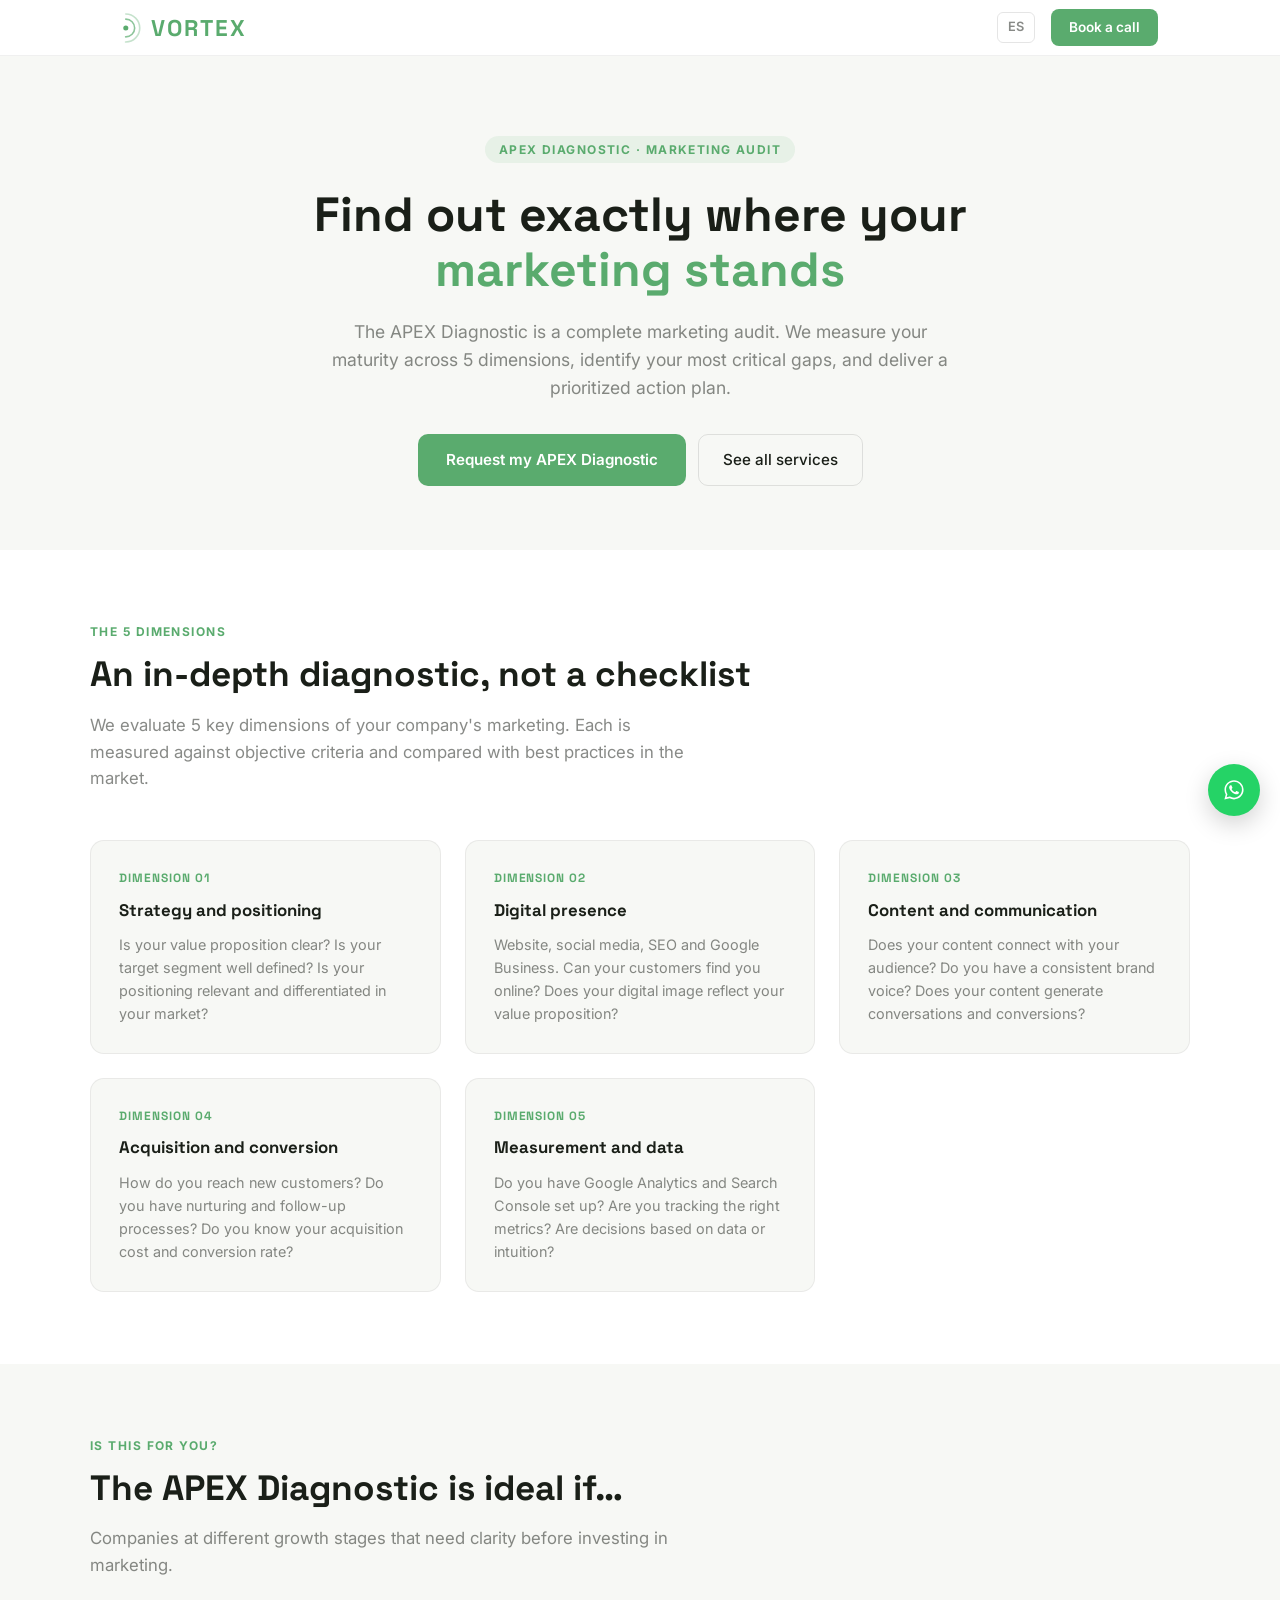
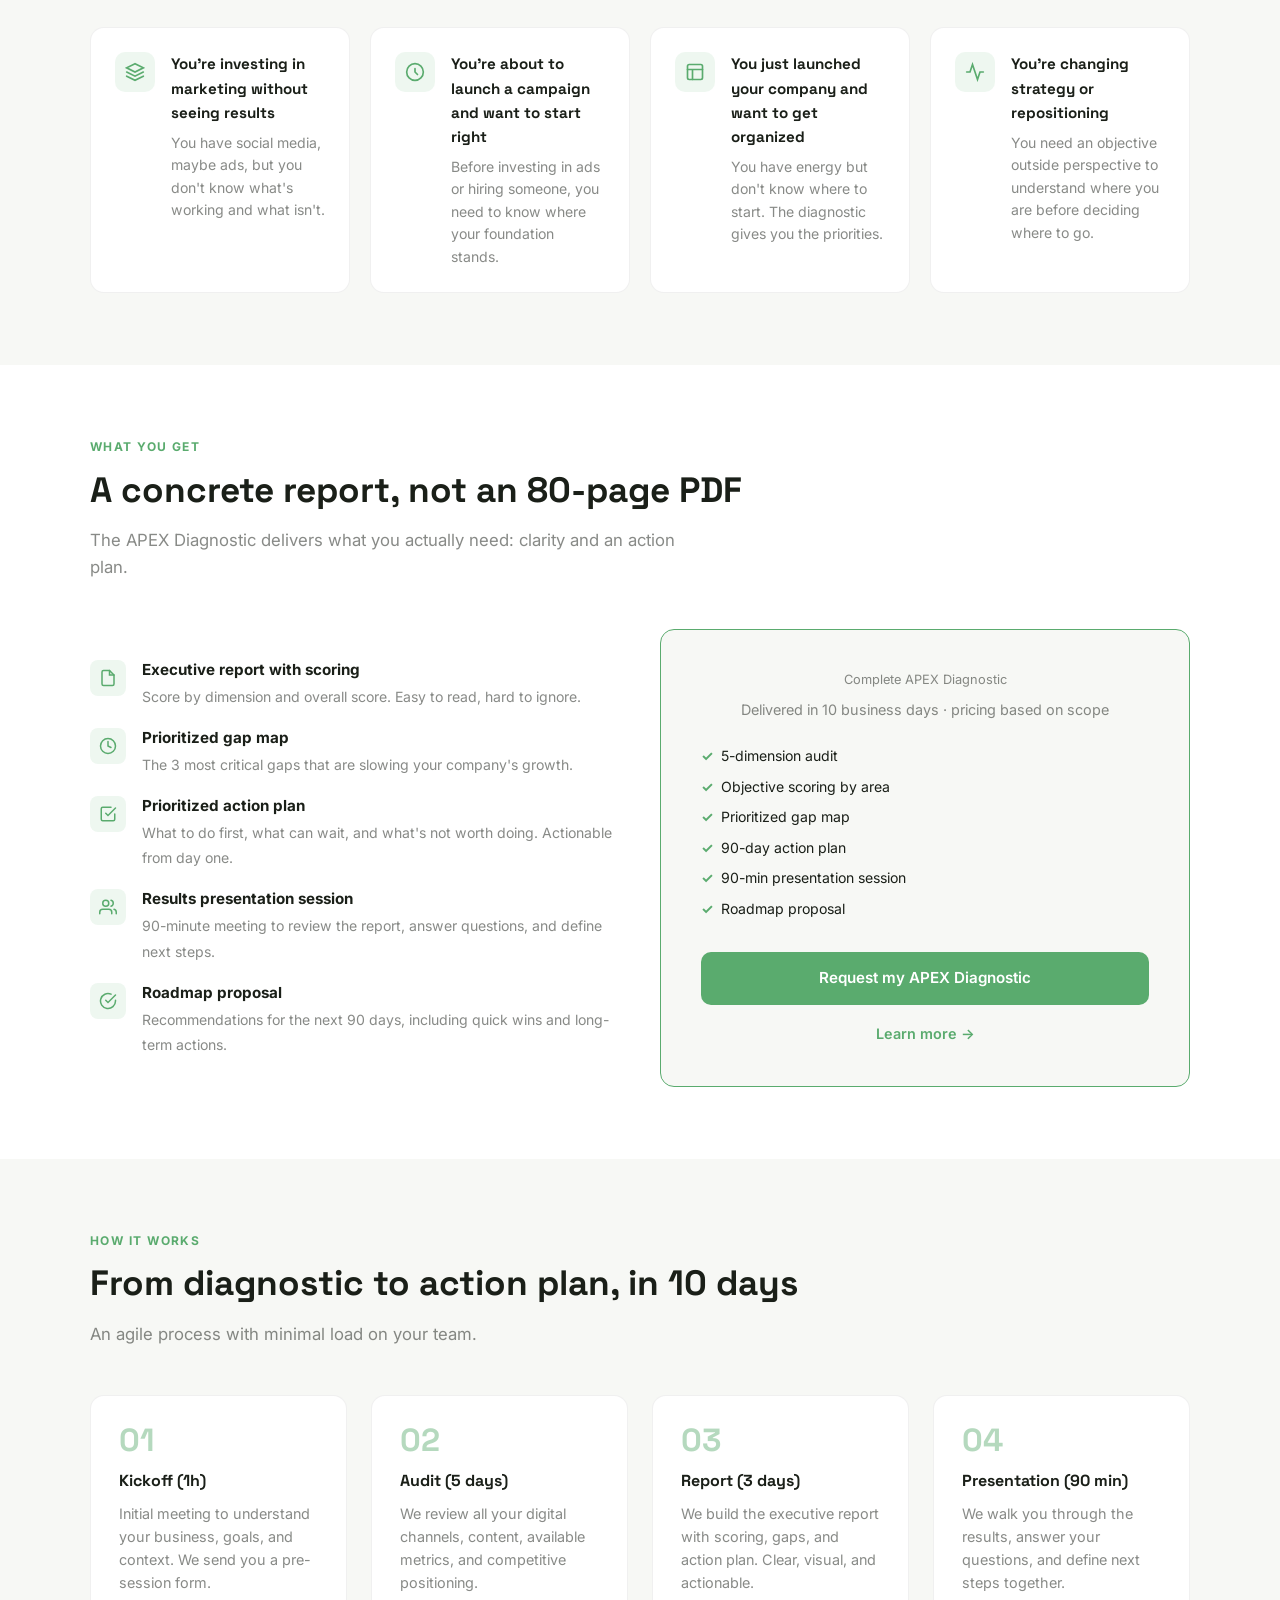
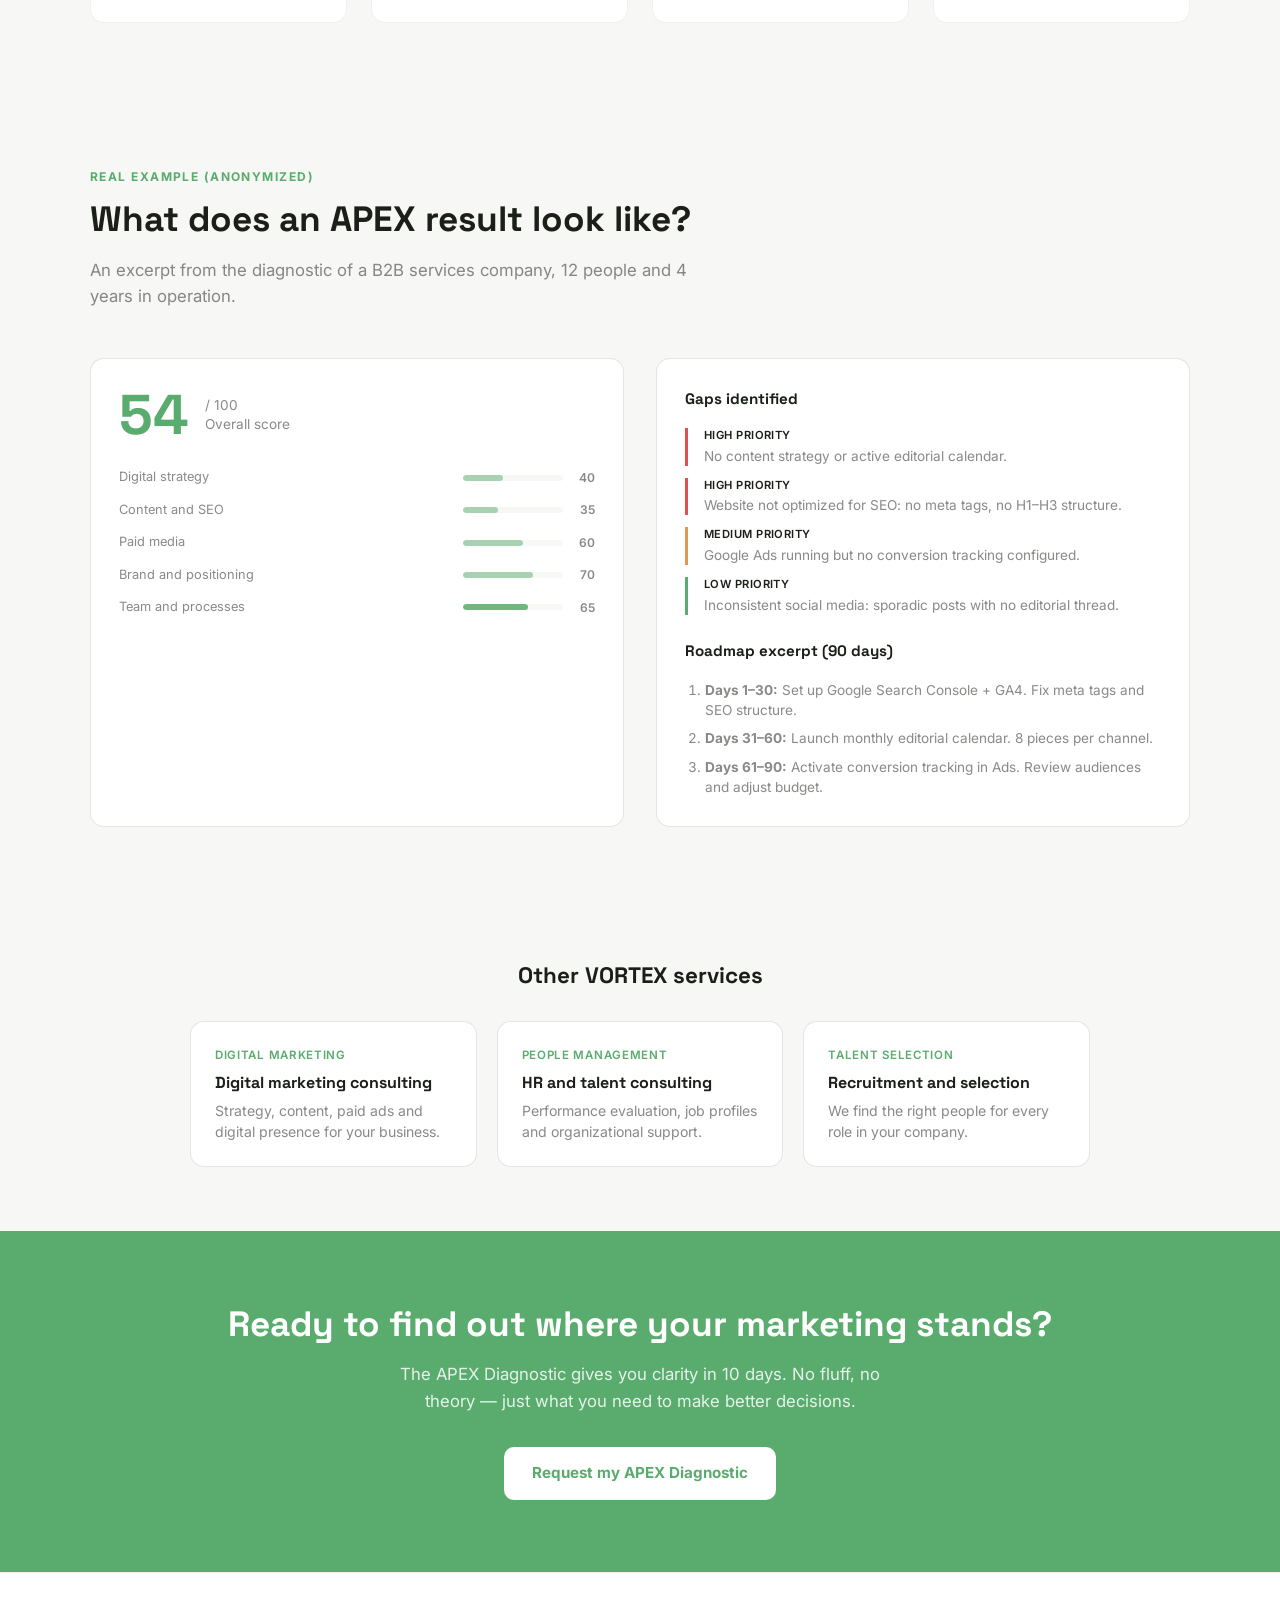
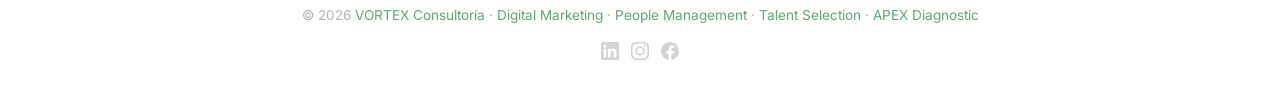
==== commit bc376b6d: "Floating WhatsApp button with per-page message, tracked as generate_lead; keep header button on one " ====
--- a/apex-diagnostic/index.html
+++ b/apex-diagnostic/index.html
@@ -1,21 +1,30 @@
 <!DOCTYPE html>
 <html lang="en">
 <head>
+  <!-- Google Tag Manager -->
+  <script>(function(w,d,s,l,i){w[l]=w[l]||[];w[l].push({'gtm.start':
+  new Date().getTime(),event:'gtm.js'});var f=d.getElementsByTagName(s)[0],
+  j=d.createElement(s),dl=l!='dataLayer'?'&l='+l:'';j.async=true;j.src=
+  'https://www.googletagmanager.com/gtm.js?id='+i+dl;f.parentNode.insertBefore(j,f);
+  })(window,document,'script','dataLayer','GTM-PHNP8BP2');</script>
+  <!-- End Google Tag Manager -->
   <meta charset="UTF-8">
   <meta name="viewport" content="width=device-width, initial-scale=1.0">
-  <title>Marketing Audit & Maturity Assessment | APEX Diagnostic by VORTEX</title>
+  <title>Marketing Audit &amp; Maturity Assessment | APEX by VORTEX</title>
   <meta name="description" content="APEX Diagnostic: measure your marketing maturity across 5 dimensions, detect failure points before they happen, and get an executive-ready roadmap.">
   <meta name="robots" content="index, follow">
   <link rel="canonical" href="https://vortexcor.com/apex-diagnostic/">
   <link rel="alternate" hreflang="es-CL" href="https://vortexcor.com/diagnostico-apex/">
-  <link rel="alternate" hreflang="en-US" href="https://vortexcor.com/apex-diagnostic/">
+  <link rel="alternate" hreflang="en" href="https://vortexcor.com/apex-diagnostic/">
   <link rel="alternate" hreflang="x-default" href="https://vortexcor.com/apex-diagnostic/">
   <link rel="icon" type="image/svg+xml" href="data:image/svg+xml,%3Csvg xmlns='http://www.w3.org/2000/svg' viewBox='0 0 36 36'%3E%3Ccircle cx='18' cy='18' r='18' fill='%235aab6e'/%3E%3Ctext x='18' y='24' text-anchor='middle' font-family='Arial' font-weight='bold' font-size='16' fill='white'%3EV%3C/text%3E%3C/svg%3E">
+  <link rel="apple-touch-icon" href="/apple-touch-icon.png">
   <meta property="og:type" content="website">
   <meta property="og:url" content="https://vortexcor.com/apex-diagnostic/">
+  <meta property="og:locale" content="en_US">
   <meta property="og:title" content="APEX Diagnostic: Marketing Audit | VORTEX">
   <meta property="og:description" content="APEX Diagnostic: full marketing audit. Measure your digital maturity, identify gaps, and get an action plan.">
-  <meta property="og:image" content="https://vortexcor.com/og-image.png">
+  <meta property="og:image" content="https://vortexcor.com/og-image-en.png">
   <script type="application/ld+json">
 {
   "@context": "https://schema.org",
@@ -174,6 +183,10 @@
   </style>
 </head>
 <body>
+<!-- Google Tag Manager (noscript) -->
+<noscript><iframe src="https://www.googletagmanager.com/ns.html?id=GTM-PHNP8BP2"
+height="0" width="0" style="display:none;visibility:hidden"></iframe></noscript>
+<!-- End Google Tag Manager (noscript) -->
 
 <nav>
   <div class="nav-inner">
@@ -415,5 +428,7 @@
   </div>
 </footer>
 
+<script src="/vortex-tracking.js" defer></script>
+<script src="/vortex-wa.js" defer></script>
 </body>
 </html>
